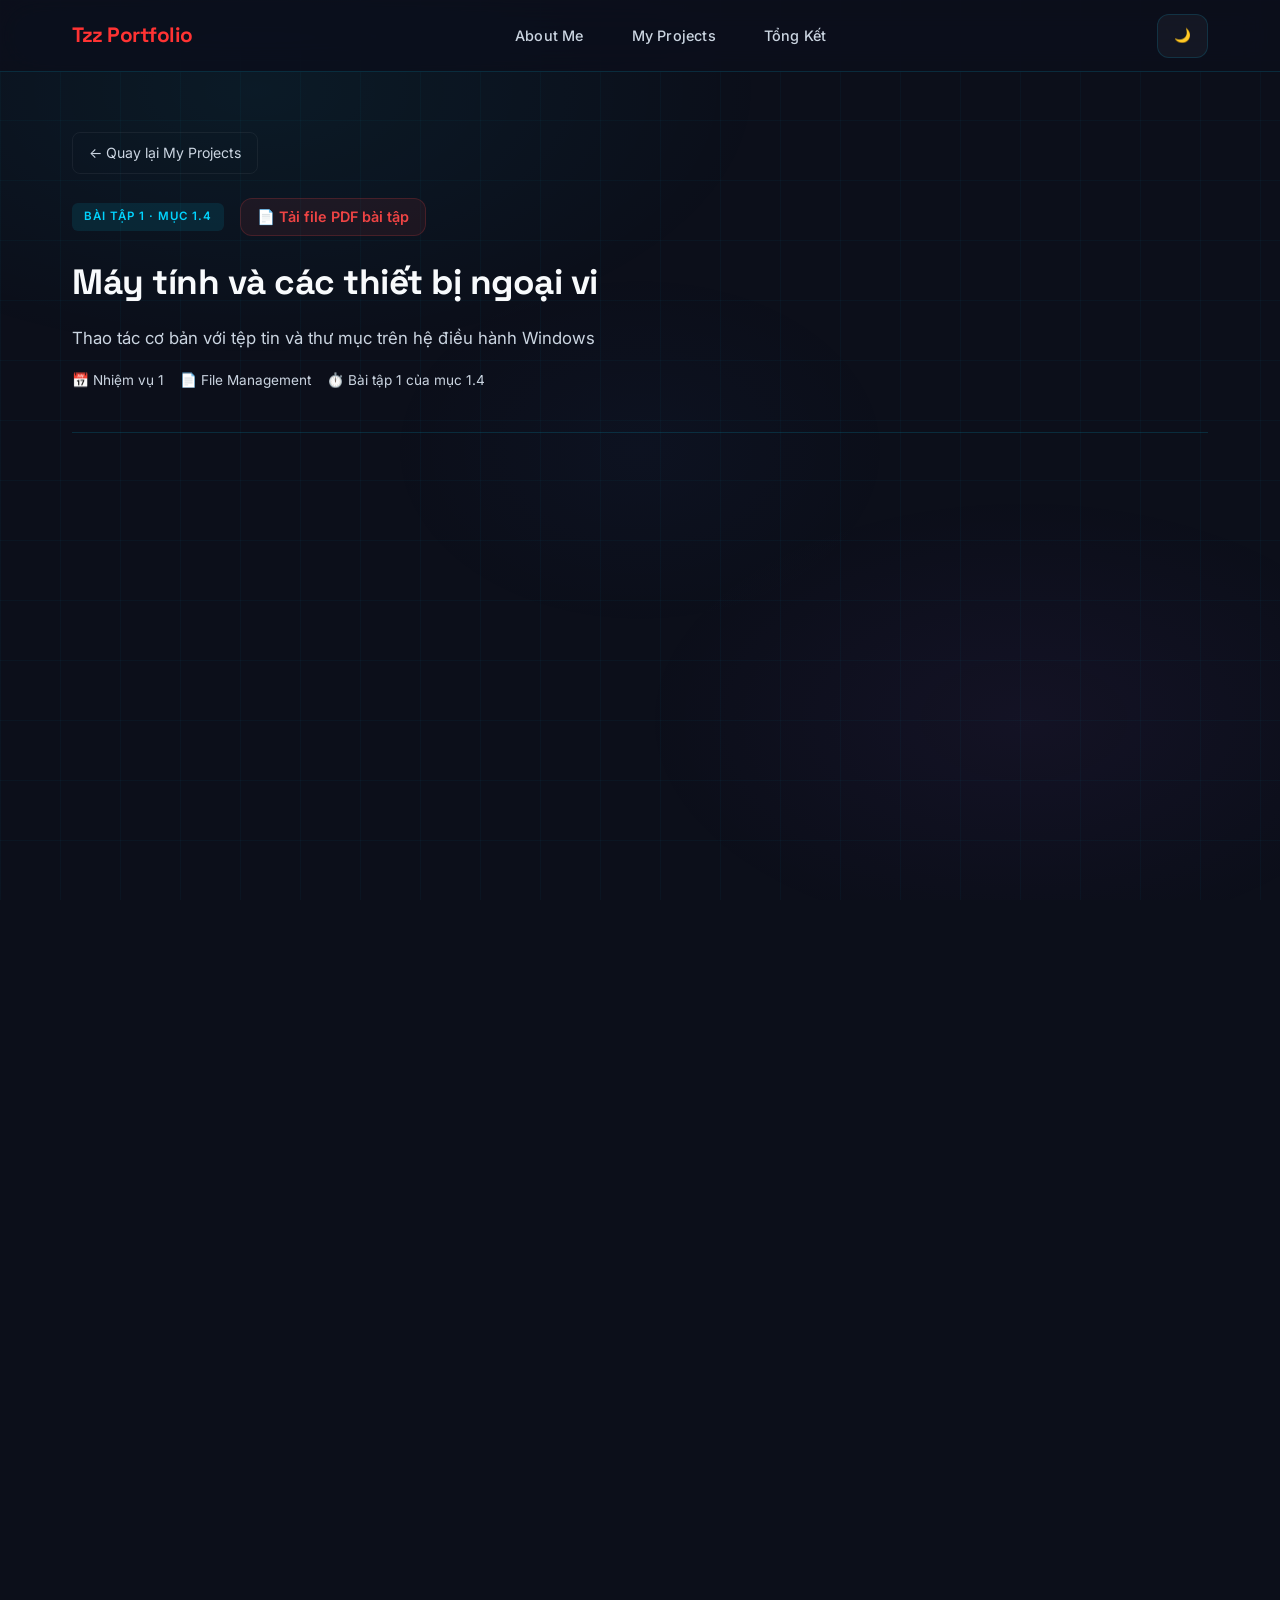
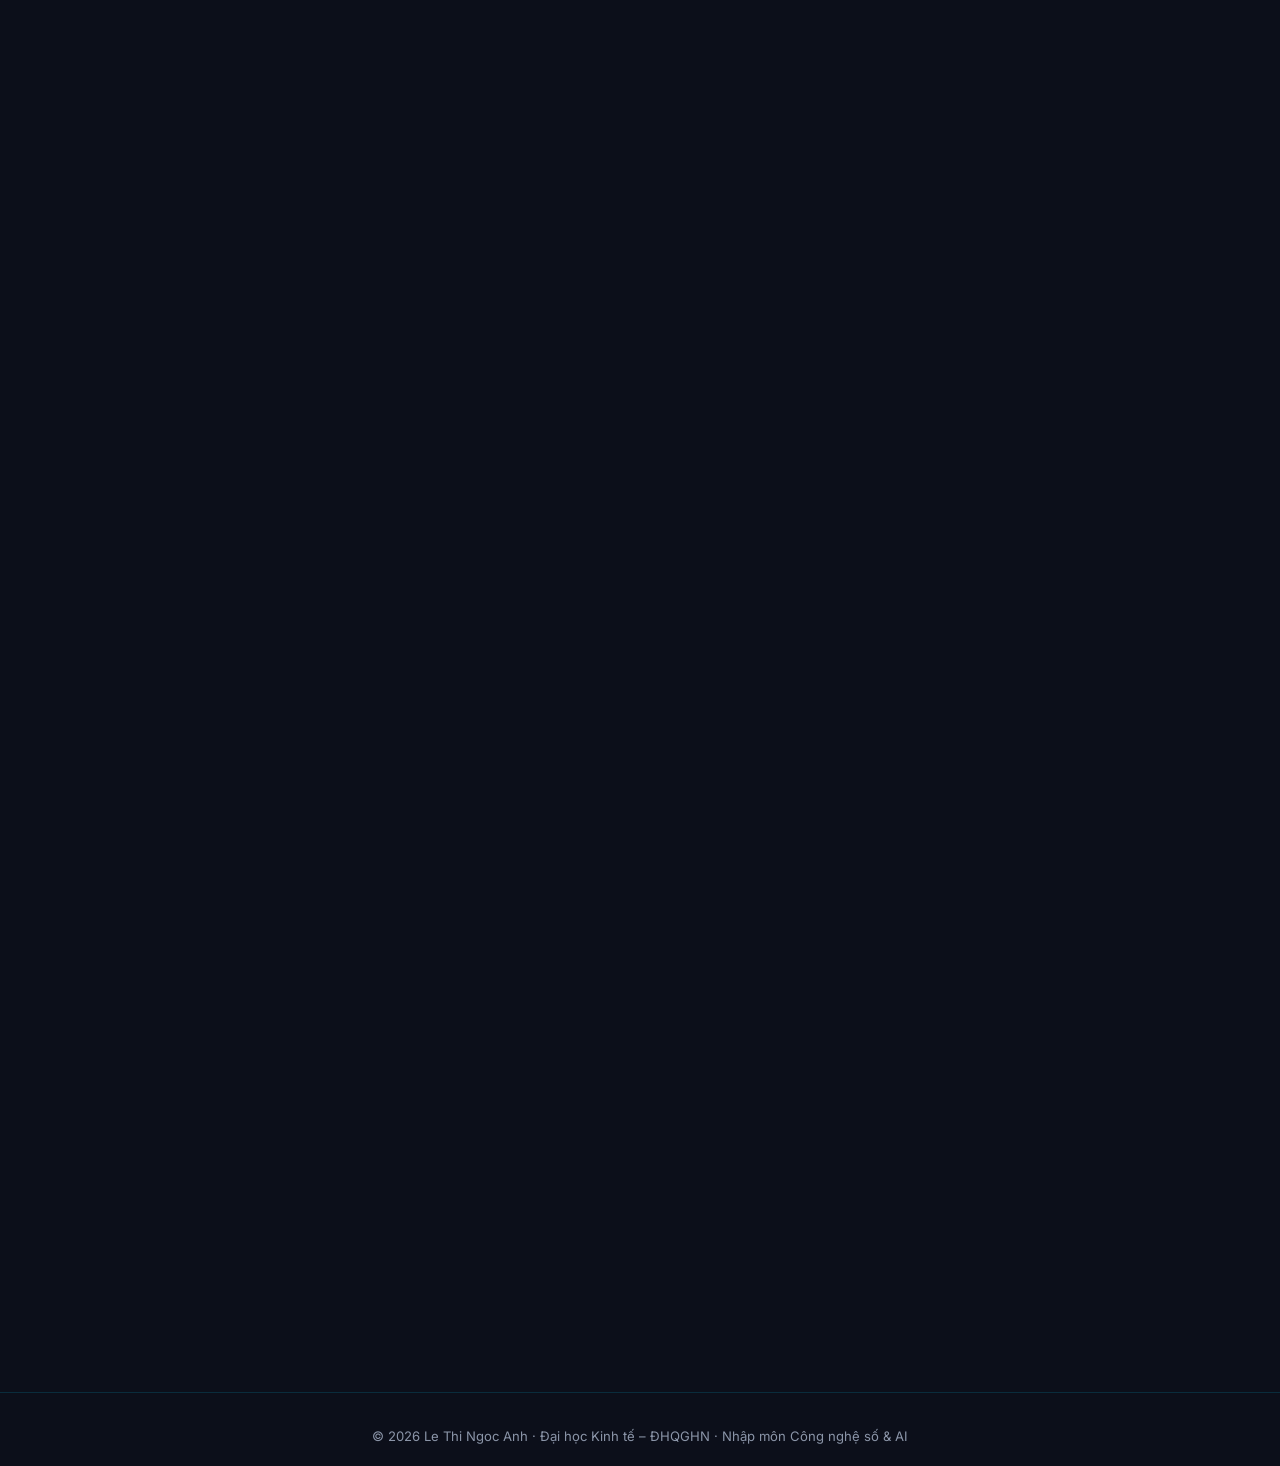
==== bai1.html @ 933d4686 "Update bai1.html" ====
<!DOCTYPE html>
<html lang="vi">

<head>
    <meta charset="UTF-8">
    <meta name="viewport" content="width=device-width, initial-scale=1.0">
    <meta name="description" content="Bài tập 1: Thao tác cơ bản với tệp tin và thư mục - Portfolio Kỹ thuật số">
    <title>Bài tập 1 | Tzz Portfolio</title>
    <link rel="preconnect" href="https://fonts.googleapis.com">
    <link rel="preconnect" href="https://fonts.gstatic.com" crossorigin>
    <link
        href="https://fonts.googleapis.com/css2?family=Inter:wght@300;400;500;600;700;800&family=Space+Grotesk:wght@400;500;600;700&family=JetBrains+Mono:wght@400;500&display=swap"
        rel="stylesheet">
    <link rel="stylesheet" href="styles.css">
</head>

<body>
    <div class="grid-bg"></div>
    <div class="particles">
        <div class="particle"></div>
        <div class="particle"></div>
        <div class="particle"></div>
        <div class="particle"></div>
        <div class="particle"></div>
        <div class="particle"></div>
        <div class="particle"></div>
        <div class="particle"></div>
    </div>

    <!-- NAVIGATION -->
    <nav class="navbar" id="navbar">
        <div class="nav-container">
            <a class="nav-logo" href="index.html">Tzz Portfolio</a>
            <button class="nav-toggle" id="navToggle" aria-label="Menu">
                <span></span><span></span><span></span>
            </button>
            <ul class="nav-links" id="navLinks">
                <li><a class="nav-link" href="index.html">About Me</a></li>
                <li><a class="nav-link" href="projects.html">My Projects</a></li>
                <li><a class="nav-link" href="summary.html">Tổng Kết</a></li>
            </ul>
            <button class="theme-toggle" id="themeToggle" onclick="toggleTheme()" aria-label="Dark / Light Mode"
                title="Dark / Light Mode">🌙</button>
        </div>
    </nav>

    <!-- PAGE CONTENT -->
    <div class="page">
        <div class="container">
            <div class="detail-header">
                <a class="detail-back" href="projects.html">← Quay lại My Projects</a>
                <div class="detail-header-row">
                    <div class="detail-header-left">
                        <div style="display: flex; align-items: center; gap: 16px; margin-bottom: 16px;">
                            <span class="project-badge bt1" style="margin-bottom: 0;">Bài tập 1 · Mục 1.4</span>
                           <a href="https://drive.google.com/file/d/1tBBHi8essaKFcVf90w_aA-NAhEYrJiNK/view?usp=sharing" target="_blank" class="detail-pdf-btn" style="padding: 6px 16px; font-size: 0.9rem;">
            📄 Tải file PDF bài tập
        </a>
                        </div>
                        <h1 class="detail-title">Máy tính và các thiết bị ngoại vi</h1>
                        <p style="color: var(--text-secondary); font-size: 1.05rem; margin-top: 8px;">
                            Thao tác cơ bản với tệp tin và thư mục trên hệ điều hành Windows
                        </p>
                        <div class="detail-meta" style="margin-top: 16px;">
                            <span class="detail-meta-item">📅 Nhiệm vụ 1</span>
                            <span class="detail-meta-item">📄 File Management</span>
                            <span class="detail-meta-item">⏱️ Bài tập 1 của mục 1.4</span>
                        </div>
                    </div>
                </div>
            </div>

            <!-- Objective -->
            <div class="objective-card animate-on-scroll">
                <h3>🎯 Mục tiêu bài tập</h3> 
                <p>
                    Thực hành thành thạo các thao tác cơ bản trong quản lý hệ thống tệp tin và thư mục (tạo mới, đổi
                    tên, sao chép, di chuyển, xóa vĩnh viễn, khôi phục từ thùng rác). Từ đó xây dựng cấu trúc lưu trữ
                    tối ưu và quy tắc đặt tên tệp khoa học phục vụ cho việc quản lý học tập tại UEB.
                </p>
            </div>

            <!-- Content: Detailed 12 Steps -->
            <div class="content-block animate-on-scroll">
                <h2><span class="block-icon">📝</span> Nhật ký 12 bước thực hành chi tiết</h2>
                <p>
                    Quá trình thực hành được thực hiện trên hệ điều hành Windows 11 thông qua File Explorer với các bước
                    tuần tự như sau:
                </p>
                <ol>
                    <li><strong>Mở File Explorer:</strong> Sử dụng tổ hợp phím <code>Windows + E</code> để khởi chạy
                        nhanh trình quản lý tệp tin của hệ thống.</li>
                    <li><strong>Truy cập ổ đĩa/thư mục:</strong> Di chuyển đến ổ đĩa <code>D:</code> (hoặc thư mục
                        <code>Documents</code> nếu hệ thống chỉ có một ổ đĩa duy nhất) để tạo không gian làm việc.
                    </li>
                    <li><strong>Tạo thư mục chính:</strong> Nhấp chuột phải vào vùng trống, chọn
                        <code>New -> Folder</code> và đặt tên thư mục gốc là <code>ThucHanh_Le Thi Ngoc Anh </code> (MSSV:
                        25051097).
                    </li>
                    <li><strong>Vào thư mục:</strong> Nhấp đúp chuột để mở thư mục <code>ThucHanh_Le Thi Ngoc Anh</code>
                        vừa tạo.</li>
                    <li><strong>Tạo tệp văn bản:</strong> Nhấp chuột phải chọn <code>New -> Text Document</code> và đặt
                        tên tệp là <code>GhiChu.txt</code>.</li>
                    <li><strong>Đổi tên tệp:</strong> Nhấp chuột phải vào tệp <code>GhiChu.txt</code>, chọn biểu tượng
                        <code>Rename</code> (hoặc phím F2) và đổi tên thành <code>GhiChuQuanTrong.txt</code>.
                    </li>
                    <li><strong>Tạo thư mục con:</strong> Tạo tiếp một thư mục con nằm bên trong thư mục gốc và đặt tên
                        là <code>TaiLieu</code>.</li>
                    <li><strong>Sao chép tệp tin (Copy & Paste):</strong> Nhấp chuột phải vào tệp
                        <code>GhiChuQuanTrong.txt</code> chọn <code>Copy</code> (Ctrl + C), mở thư mục
                        <code>TaiLieu</code> ra, nhấp chuột phải chọn <code>Paste</code> (Ctrl + V) để tạo bản sao.
                    </li>
                    <li><strong>Di chuyển tệp tin (Cut & Paste):</strong> Quay lại thư mục gốc, tạo tệp mới tên là
                        <code>DiChuyen.txt</code>. Nhấp chuột phải chọn <code>Cut</code> (Ctrl + X), mở thư mục
                        <code>TaiLieu</code> và chọn <code>Paste</code> (Ctrl + V). Tệp gốc sẽ biến mất ở thư mục ngoài
                        và chuyển vào trong thư mục con <code>TaiLieu</code>.
                    </li>
                    <li><strong>Xóa tệp tin (Delete):</strong> Trong thư mục <code>TaiLieu</code>, nhấp chuột phải vào
                        tệp <code>GhiChuQuanTrong.txt</code> chọn <code>Delete</code>. Tệp này sẽ bị đưa vào Thùng rác
                        (Recycle Bin) của hệ thống.</li>
                    <li><strong>Xóa vĩnh viễn (Permanent Delete):</strong> Chọn tệp <code>DiChuyen.txt</code> trong thư
                        mục <code>TaiLieu</code>, nhấn giữ tổ hợp phím <code>Shift + Delete</code>, chọn
                        <code>Yes</code> trên hộp thoại xác nhận để xóa vĩnh viễn tệp khỏi ổ cứng mà không qua Thùng
                        rác.
                    </li>
                    <li><strong>Khôi phục từ Thùng rác (Restore):</strong> Mở biểu tượng Recycle Bin trên Desktop, tìm
                        tệp <code>GhiChuQuanTrong.txt</code> vừa xóa, nhấp chuột phải chọn <code>Restore</code> để khôi
                        phục tệp về vị trí thư mục gốc ban đầu.</li>
                </ol>
            </div>

            <!-- Content: Folder Structure -->
            <div class="content-block animate-on-scroll">
                <h2><span class="block-icon">📁</span> Cấu trúc thư mục tối ưu đã thiết lập</h2>
                <p>
                    Nhằm mục đích quản lý khoa học toàn bộ tài liệu học tập trong học kỳ này, tôi đã xây dựng cấu trúc
                    phân cấp chuẩn hóa như sau:
                </p>
                <div class="code-block">
                    📦 UEB_HK2_2025-2026/<br>
                    ├── 📂 01_NhapMonCNS/<br>
                    │&nbsp;&nbsp;&nbsp;├── 📂 BaiTap/<br>
                    │&nbsp;&nbsp;&nbsp;│&nbsp;&nbsp;&nbsp;├── 📂 BT1_MayTinh_ThietBi/<br>
                    │&nbsp;&nbsp;&nbsp;│&nbsp;&nbsp;&nbsp;├── 📂 BT2_KhaiThacDuLieu/<br>
                    │&nbsp;&nbsp;&nbsp;│&nbsp;&nbsp;&nbsp;├── 📂 BT3_TongQuan_AI/<br>
                    │&nbsp;&nbsp;&nbsp;│&nbsp;&nbsp;&nbsp;├── 📂 BT4_HopTac_TrucTuyen/<br>
                    │&nbsp;&nbsp;&nbsp;│&nbsp;&nbsp;&nbsp;├── 📂 BT5_SangTao_NoiDung/<br>
                    │&nbsp;&nbsp;&nbsp;│&nbsp;&nbsp;&nbsp;└── 📂 BT6_AnToan_LiemChinh/<br>
                    │&nbsp;&nbsp;&nbsp;├── 📂 TaiLieu/<br>
                    │&nbsp;&nbsp;&nbsp;│&nbsp;&nbsp;&nbsp;├── 📂 Slides/<br>
                    │&nbsp;&nbsp;&nbsp;│&nbsp;&nbsp;&nbsp;└── 📂 ThamKhao/<br>
                    │&nbsp;&nbsp;&nbsp;└── 📂 Portfolio/<br>
                    │&nbsp;&nbsp;&nbsp;&nbsp;&nbsp;&nbsp;&nbsp;├── 📄 index.html<br>
                    │&nbsp;&nbsp;&nbsp;&nbsp;&nbsp;&nbsp;&nbsp;└── 📂 assets/<br>
                </div>
            </div>

            <!-- Content: Naming Convention -->
            <div class="content-block animate-on-scroll">
                <h2><span class="block-icon">🏷️</span> Quy tắc đặt tên tệp</h2>
                <p>
                    Quy tắc đặt tên tệp khoa học giúp tìm kiếm tệp nhanh chóng và quản lý các phiên bản tài liệu một
                    cách chuyên nghiệp:
                </p>
                <table class="comparison-table">
                    <thead>
                        <tr>
                            <th>Quy tắc</th>
                            <th>Ví dụ</th>
                            <th>Giải thích</th>
                        </tr>
                    </thead>
                    <tbody>
                        <tr>
                            <td><strong>Tiền tố số thứ tự</strong></td>
                            <td>01_BaoCao_Final.docx</td>
                            <td>Sắp xếp tự động các bài tập theo thứ tự thời gian học tập.</td>
                        </tr>
                        <tr>
                            <td><strong>CamelCase / snake_case</strong></td>
                            <td>BT1_CauTrucThuMuc.pdf</td>
                            <td>Dễ đọc, không dùng dấu tiếng Việt và dấu cách để tránh lỗi font hệ thống.</td>
                        </tr>
                        <tr>
                            <td><strong>Ngày tháng (ISO 8601)</strong></td>
                            <td>2026-01-15_GhiChu.md</td>
                            <td>Định dạng YYYY-MM-DD giúp tệp tin tự sắp xếp theo trình tự ngày.</td>
                        </tr>
                        <tr>
                            <td><strong>Hậu tố phiên bản</strong></td>
                            <td>BaoCao_v2_final.pdf</td>
                            <td>Kiểm soát lịch sử cập nhật khi chưa sử dụng hệ thống Git.</td>
                        </tr>
                    </tbody>
                </table>

                <div class="screenshot-area" style="margin-top: 24px; padding: 24px;">
                    <img src="minh-chung-moi.png" alt="Minh chứng thực hành quản lý tệp"
                        style="max-width: 100%; border-radius: 12px; border: 1px solid var(--border-color); box-shadow: 0 8px 32px rgba(0,0,0,0.2); display: block; margin: 0 auto 16px;">
                    <p style="margin-bottom: 4px; color: var(--text-secondary); font-weight: 500;">Minh chứng thực hành
                        quản lý tệp trên máy tính</p>
                    <p style="font-size: 0.82rem; color: var(--text-muted); margin-bottom: 0;">Hình ảnh thực tế cấu trúc
                        thư mục <code>UEB</code> được tổ chức ngăn nắp trên máy tính cá nhân.</p>
                </div>
            </div>

            <!-- Content: Lessons Learned -->
            <div class="content-block animate-on-scroll">
                <h2><span class="block-icon">💭</span> Bài học rút ra</h2>
                <p>
                    Quản lý tệp tin là kỹ năng số nền tảng nhất của mọi kỹ sư công nghệ. Việc thiết lập cấu trúc thư mục
                    logic cùng quy tắc đặt tên nhất quán ngay từ đầu học kỳ giúp tôi tiết kiệm tới 40% thời gian tìm
                    kiếm tài liệu học tập, tránh thất lạc mã nguồn và làm việc nhóm hiệu quả hơn rất nhiều.
                </p>
            </div>
        </div>
    </div>

    <!-- FOOTER -->
    <footer class="footer">
        <div class="container">
            <p>© 2026 Le Thi Ngoc Anh · Đại học Kinh tế – ĐHQGHN · Nhập môn Công nghệ số &amp; AI</p>
        </div>
    </footer>

    <script src="script.js"></script>
</body>

</html>
---- styles.css ----
/* ==========================================
   CSS RESET & VARIABLES
   ========================================== */
*, *::before, *::after {
    margin: 0;
    padding: 0;
    box-sizing: border-box;
}

:root {
    /* Color palette - Dark Mode (default) */
    --bg-primary: #0c0f1a;
    --bg-secondary: #121829;
    --bg-card: rgba(20, 28, 48, 0.7);
    --bg-card-hover: rgba(28, 39, 66, 0.85);
    --bg-nav: rgba(12, 15, 26, 0.85);
    --border-color: rgba(0, 212, 255, 0.15);
    --border-hover: rgba(0, 212, 255, 0.35);

    /* Accent colors */
    --accent-cyan: #00d4ff;
    --accent-purple: #a855f7;
    --accent-blue: #3b82f6;
    --accent-emerald: #10b981;
    --gradient-primary: linear-gradient(135deg, #00d4ff, #a855f7);
    --gradient-secondary: linear-gradient(135deg, #3b82f6, #00d4ff);
    --gradient-card: linear-gradient(145deg, rgba(0, 212, 255, 0.06), rgba(168, 85, 247, 0.06));

    /* Text colors */
    --text-primary: #f8fafc;
    --text-secondary: #cbd5e1;
    --text-muted: #8b95a8;
    --text-accent: #00d4ff;

    /* Grid & particles */
    --grid-color: rgba(0, 212, 255, 0.035);
    --particle-color: var(--accent-cyan);

    /* Spacing */
    --nav-height: 72px;
    --section-padding: 80px;
    --container-max: 1200px;

    /* Transitions */
    --transition-fast: 0.2s cubic-bezier(0.4, 0, 0.2, 1);
    --transition-normal: 0.35s cubic-bezier(0.4, 0, 0.2, 1);
    --transition-slow: 0.5s cubic-bezier(0.4, 0, 0.2, 1);
}

/* ==========================================
   LIGHT MODE
   ========================================== */
[data-theme="light"] {
    --bg-primary: #f5f7fb;
    --bg-secondary: #e8ecf4;
    --bg-card: rgba(255, 255, 255, 0.85);
    --bg-card-hover: rgba(255, 255, 255, 0.95);
    --bg-nav: rgba(245, 247, 251, 0.9);
    --border-color: rgba(0, 140, 210, 0.12);
    --border-hover: rgba(0, 140, 210, 0.3);

    --accent-cyan: #0091d5;
    --accent-purple: #7c3aed;
    --accent-blue: #2563eb;
    --accent-emerald: #059669;
    --gradient-primary: linear-gradient(135deg, #0091d5, #7c3aed);
    --gradient-secondary: linear-gradient(135deg, #2563eb, #0091d5);
    --gradient-card: linear-gradient(145deg, rgba(0, 145, 213, 0.04), rgba(124, 58, 237, 0.04));

    --text-primary: #1a1d2e;
    --text-secondary: #4a5568;
    --text-muted: #8896ab;
    --text-accent: #0091d5;

    --grid-color: rgba(0, 100, 180, 0.04);
    --particle-color: #0091d5;
}

[data-theme="light"] body::before {
    background:
        radial-gradient(ellipse 80% 60% at 20% 10%, rgba(0, 145, 213, 0.06) 0%, transparent 50%),
        radial-gradient(ellipse 60% 50% at 80% 80%, rgba(124, 58, 237, 0.05) 0%, transparent 50%),
        radial-gradient(ellipse 40% 40% at 50% 50%, rgba(37, 99, 235, 0.03) 0%, transparent 50%);
}


[data-theme="light"] .card { box-shadow: 0 1px 3px rgba(0,0,0,0.06); }
[data-theme="light"] .card:hover { box-shadow: 0 12px 40px rgba(0,0,0,0.08), 0 0 20px rgba(0,145,213,0.06); }
[data-theme="light"] .comparison-table th { background: rgba(0,145,213,0.06); }
[data-theme="light"] .code-block { background: rgba(0,0,0,0.04); border-color: rgba(0,0,0,0.08); }
[data-theme="light"] .screenshot-area { background: rgba(0,145,213,0.03); border-color: rgba(0,145,213,0.15); }
[data-theme="light"] .nav-toggle span { background: var(--text-primary); }
[data-theme="light"] .detail-back { border-color: rgba(0,0,0,0.08); }
[data-theme="light"] .project-tag { background: rgba(0,0,0,0.03); border-color: rgba(0,0,0,0.06); }
[data-theme="light"] .btn-ghost { background: rgba(0,0,0,0.03); border-color: rgba(0,0,0,0.06); }

html {
    scroll-behavior: smooth;
    transition: background-color 0.3s ease, color 0.3s ease;
}

body {
    font-family: 'Inter', -apple-system, BlinkMacSystemFont, sans-serif;
    background-color: var(--bg-primary);
    color: var(--text-primary);
    line-height: 1.7;
    overflow-x: hidden;
    min-height: 100vh;
    transition: background-color 0.3s ease, color 0.3s ease;
}

/* ==========================================
   BACKGROUND EFFECTS
   ========================================== */
body::before {
    content: '';
    position: fixed;
    top: 0; left: 0;
    width: 100%; height: 100%;
    background:
        radial-gradient(ellipse 80% 60% at 20% 10%, rgba(0,212,255,0.06) 0%, transparent 50%),
        radial-gradient(ellipse 60% 50% at 80% 80%, rgba(168,85,247,0.05) 0%, transparent 50%),
        radial-gradient(ellipse 40% 40% at 50% 50%, rgba(59,130,246,0.03) 0%, transparent 50%);
    pointer-events: none;
    z-index: 0;
}

.grid-bg {
    position: fixed;
    top: 0; left: 0;
    width: 100%; height: 100%;
    background-image:
        linear-gradient(var(--grid-color) 1px, transparent 1px),
        linear-gradient(90deg, var(--grid-color) 1px, transparent 1px);
    background-size: 60px 60px;
    pointer-events: none;
    z-index: 0;
}

.particles {
    position: fixed;
    top: 0; left: 0;
    width: 100%; height: 100%;
    pointer-events: none;
    z-index: 0;
    overflow: hidden;
}

.particle {
    position: absolute;
    border-radius: 50%;
    pointer-events: none;
    will-change: transform, opacity;
}

/* Star style (Dark Mode) */
.particle.star {
    width: 2px;
    height: 2px;
    background: #ffffff;
    box-shadow: 0 0 8px 1px #ffffff, 0 0 15px 3px rgba(0, 212, 255, 0.6);
    opacity: 0;
    animation: diagonal-stars 8s linear infinite;
}

@keyframes diagonal-stars {
    0% {
        transform: translate(0, 0) scale(0.4);
        opacity: 0;
    }
    10% {
        opacity: 0.8;
    }
    90% {
        opacity: 0.8;
    }
    100% {
        transform: translate(60vh, 60vh) scale(1.2);
        opacity: 0;
    }
}

/* Fireball style (Light Mode) */
.particle.fireball {
    width: 8px;
    height: 8px;
    background: radial-gradient(circle, #ff5722 0%, #ff9800 60%, rgba(255, 152, 0, 0) 100%);
    box-shadow: 0 0 12px 3px #ff5722, 0 0 20px #ff9800;
    opacity: 0;
    animation: diagonal-fireballs 9s linear infinite;
}

@keyframes diagonal-fireballs {
    0% {
        transform: translate(0, 0) scale(0.5);
        opacity: 0;
    }
    10% {
        opacity: 0.8;
    }
    90% {
        opacity: 0.8;
    }
    100% {
        transform: translate(60vh, 60vh) scale(1.2);
        opacity: 0;
    }
}

/* ==========================================
   NAVIGATION
   ========================================== */
.navbar {
    position: fixed;
    top: 0; left: 0;
    width: 100%;
    height: var(--nav-height);
    background: var(--bg-nav);
    backdrop-filter: blur(20px) saturate(180%);
    -webkit-backdrop-filter: blur(20px) saturate(180%);
    border-bottom: 1px solid var(--border-color);
    z-index: 1000;
    display: flex;
    align-items: center;
    justify-content: center;
    transition: var(--transition-normal);
}

.navbar.scrolled {
    background: rgba(12, 15, 26, 0.96);
    box-shadow: 0 4px 30px rgba(0,0,0,0.3);
}

[data-theme="light"] .navbar.scrolled {
    background: rgba(245, 247, 251, 0.97);
    box-shadow: 0 4px 20px rgba(0,0,0,0.06);
}

.nav-container {
    width: 100%;
    max-width: var(--container-max);
    padding: 0 32px;
    display: flex;
    align-items: center;
    justify-content: space-between;
}

.nav-logo {
    font-family: 'Space Grotesk', sans-serif;
    font-size: 1.3rem;
    font-weight: 700;
    color: #ff3333;
    cursor: pointer;
    letter-spacing: -0.5px;
    transition: var(--transition-fast);
    text-decoration: none;
    animation: fireGlow 1.5s ease-in-out infinite alternate;
}

@keyframes fireGlow {
    0% {
        text-shadow: 0 0 5px rgba(255,51,51,0.5), 0 0 10px rgba(255,51,51,0.3);
        transform: scale(1);
    }
    100% {
        text-shadow: 0 0 10px rgba(255,51,51,0.8), 0 0 20px rgba(255,51,51,0.6), 0 0 30px rgba(255,102,0,0.4);
        transform: scale(1.02);
    }
}

.nav-logo:hover { filter: brightness(1.3); }

.nav-links {
    display: flex;
    align-items: center;
    gap: 8px;
    list-style: none;
}

.nav-link {
    padding: 10px 20px;
    font-size: 0.9rem;
    font-weight: 500;
    color: var(--text-secondary);
    text-decoration: none;
    border-radius: 10px;
    cursor: pointer;
    transition: var(--transition-fast);
    position: relative;
    letter-spacing: 0.2px;
}

.nav-link:hover {
    color: var(--text-primary);
    background: rgba(0, 212, 255, 0.06);
}

.nav-link.active {
    color: var(--accent-cyan);
    background: rgba(0, 212, 255, 0.1);
}

.nav-link.active::after {
    content: '';
    position: absolute;
    bottom: 4px;
    left: 50%;
    transform: translateX(-50%);
    width: 20px; height: 2px;
    background: var(--gradient-primary);
    border-radius: 1px;
}

/* Theme toggle */
.theme-toggle {
    height: 44px;
    padding: 0 16px;
    border-radius: 12px;
    border: 1px solid var(--border-color);
    background: rgba(255,255,255,0.04);
    color: var(--text-secondary);
    cursor: pointer;
    display: inline-flex;
    align-items: center;
    justify-content: center;
    gap: 8px;
    font-family: 'Space Grotesk', sans-serif;
    font-size: 0.85rem;
    font-weight: 600;
    transition: var(--transition-fast);
    margin-left: 8px;
    flex-shrink: 0;
}

.theme-toggle:hover {
    background: rgba(0,212,255,0.08);
    border-color: var(--border-hover);
    color: var(--accent-cyan);
}

[data-theme="light"] .theme-toggle { background: rgba(0,0,0,0.04); }
[data-theme="light"] .theme-toggle:hover { background: rgba(0,145,213,0.08); }

/* Mobile menu */
.nav-toggle {
    display: none;
    flex-direction: column;
    gap: 5px;
    cursor: pointer;
    padding: 5px;
    background: none;
    border: none;
}

.nav-toggle span {
    width: 24px; height: 2px;
    background: var(--text-primary);
    border-radius: 2px;
    transition: var(--transition-fast);
}

/* ==========================================
   LAYOUT & CONTAINERS
   ========================================== */
.page {
    position: relative;
    z-index: 1;
    min-height: 100vh;
    padding-top: var(--nav-height);
    animation: pageIn 0.5s ease forwards;
}

@keyframes pageIn {
    from { opacity: 0; transform: translateY(20px); }
    to { opacity: 1; transform: translateY(0); }
}

.container {
    max-width: var(--container-max);
    margin: 0 auto;
    padding: 0 32px;
}

.section {
    padding: var(--section-padding) 0;
}

.section-label {
    display: inline-flex;
    align-items: center;
    gap: 8px;
    font-family: 'JetBrains Mono', monospace;
    font-size: 0.8rem;
    font-weight: 500;
    color: var(--accent-cyan);
    text-transform: uppercase;
    letter-spacing: 2px;
    margin-bottom: 16px;
    padding: 6px 16px;
    background: rgba(0, 212, 255, 0.08);
    border: 1px solid rgba(0, 212, 255, 0.15);
    border-radius: 20px;
}

.section-label .dot {
    width: 6px; height: 6px;
    background: var(--accent-cyan);
    border-radius: 50%;
    animation: pulse-dot 2s infinite;
}

@keyframes pulse-dot {
    0%, 100% { opacity: 1; }
    50% { opacity: 0.3; }
}

.section-title {
    font-family: 'Space Grotesk', sans-serif;
    font-size: 2.5rem;
    font-weight: 700;
    line-height: 1.2;
    margin-bottom: 16px;
    letter-spacing: -1px;
}

.section-title .gradient {
    background: var(--gradient-primary);
    -webkit-background-clip: text;
    -webkit-text-fill-color: transparent;
    background-clip: text;
}

.section-subtitle {
    font-size: 1.1rem;
    color: var(--text-secondary);
    max-width: 600px;
    line-height: 1.8;
}

/* ==========================================
   CARDS
   ========================================== */
.card {
    background: var(--bg-card);
    border: 1px solid var(--border-color);
    border-radius: 16px;
    padding: 32px;
    transition: var(--transition-normal);
    position: relative;
    overflow: hidden;
}

.card::before {
    content: '';
    position: absolute;
    top: 0; left: 0; right: 0;
    height: 1px;
    background: var(--gradient-primary);
    opacity: 0;
    transition: var(--transition-normal);
}

.card:hover {
    background: var(--bg-card-hover);
    border-color: var(--border-hover);
    transform: translateY(-4px);
    box-shadow: 0 20px 60px rgba(0,0,0,0.3), 0 0 40px rgba(0,212,255,0.05);
}

.card:hover::before { opacity: 1; }

/* ==========================================
   BUTTONS
   ========================================== */
.btn {
    display: inline-flex;
    align-items: center;
    gap: 8px;
    padding: 12px 28px;
    font-family: 'Inter', sans-serif;
    font-size: 0.9rem;
    font-weight: 600;
    border-radius: 12px;
    cursor: pointer;
    transition: var(--transition-fast);
    text-decoration: none;
    border: none;
    letter-spacing: 0.3px;
}

.btn-primary {
    background: var(--gradient-primary);
    color: #fff;
    box-shadow: 0 4px 20px rgba(0,212,255,0.25);
}

.btn-primary:hover {
    box-shadow: 0 6px 30px rgba(0,212,255,0.4);
    transform: translateY(-2px);
    filter: brightness(1.1);
}

.btn-outline {
    background: transparent;
    color: var(--accent-cyan);
    border: 1px solid rgba(0,212,255,0.3);
}

.btn-outline:hover {
    background: rgba(0,212,255,0.08);
    border-color: var(--accent-cyan);
    box-shadow: 0 0 20px rgba(0,212,255,0.15);
}

.btn-ghost {
    background: rgba(255,255,255,0.04);
    color: var(--text-secondary);
    border: 1px solid rgba(255,255,255,0.06);
}

.btn-ghost:hover {
    background: rgba(255,255,255,0.08);
    color: var(--text-primary);
}

.btn-pdf {
    background: rgba(239, 68, 68, 0.08);
    color: #ef4444;
    border: 1px solid rgba(239, 68, 68, 0.2);
}

.btn-pdf:hover {
    background: rgba(239, 68, 68, 0.15);
    border-color: rgba(239, 68, 68, 0.4);
    box-shadow: 0 0 20px rgba(239, 68, 68, 0.15);
    transform: translateY(-2px);
}

.btn-sm { padding: 8px 18px; font-size: 0.82rem; }

/* ==========================================
   HERO SECTION (ABOUT ME)
   ========================================== */
.hero {
    min-height: calc(100vh - var(--nav-height));
    display: flex;
    align-items: center;
    position: relative;
}

.hero-content {
    display: grid;
    grid-template-columns: 1fr 1fr;
    gap: 80px;
    align-items: center;
}

.hero-text .greeting {
    font-family: 'JetBrains Mono', monospace;
    font-size: 0.9rem;
    color: var(--accent-cyan);
    margin-bottom: 12px;
    opacity: 0;
    animation: slideUp 0.6s 0.2s ease forwards;
}

.hero-text h1 {
    font-family: 'Space Grotesk', sans-serif;
    font-size: 3.5rem;
    font-weight: 800;
    line-height: 1.1;
    letter-spacing: -2px;
    margin-bottom: 24px;
    opacity: 0;
    animation: slideUp 0.6s 0.4s ease forwards;
}

.hero-text .description {
    font-size: 1.1rem;
    color: var(--text-secondary);
    margin-bottom: 32px;
    max-width: 480px;
    line-height: 1.8;
    opacity: 0;
    animation: slideUp 0.6s 0.6s ease forwards;
}

.hero-actions {
    display: flex;
    gap: 12px;
    opacity: 0;
    animation: slideUp 0.6s 0.8s ease forwards;
}

@keyframes slideUp {
    from { opacity: 0; transform: translateY(30px); }
    to { opacity: 1; transform: translateY(0); }
}

.hero-visual {
    display: flex;
    justify-content: center;
    align-items: center;
    opacity: 0;
    animation: slideUp 0.6s 0.5s ease forwards;
}

.profile-card {
    background: var(--bg-card);
    border: 1px solid var(--border-color);
    border-radius: 24px;
    padding: 40px;
    width: 100%;
    max-width: 380px;
    text-align: center;
    position: relative;
    overflow: hidden;
}

.profile-card::after {
    content: '';
    position: absolute;
    top: -50%; left: -50%;
    width: 200%; height: 200%;
    background: conic-gradient(from 0deg, transparent, rgba(0,212,255,0.05), transparent, rgba(168,85,247,0.05), transparent);
    animation: rotate-bg 15s linear infinite;
}

@keyframes rotate-bg { to { transform: rotate(360deg); } }

.profile-card-inner { position: relative; z-index: 1; }

.avatar {
    width: 120px; height: 120px;
    border-radius: 50%;
    background: var(--gradient-primary);
    position: relative;
    overflow: hidden;
    margin: 0 auto 20px;
    box-shadow: 0 0 30px rgba(0, 212, 255, 0.25);
    border: 3px solid var(--accent-cyan);
}

.avatar-img {
    width: 100%;
    height: 100%;
    object-fit: cover;
    display: block;
    border-radius: 50%;
}

.scan-line {
    position: absolute;
    top: 0;
    left: 0;
    width: 100%;
    height: 4px;
    background: var(--accent-cyan);
    box-shadow: 0 0 12px 3px var(--accent-cyan), 0 0 4px var(--accent-cyan);
    animation: scanner 3.5s ease-in-out infinite;
    z-index: 2;
    pointer-events: none;
}

@keyframes scanner {
    0% { top: 0%; }
    50% { top: 100%; }
    100% { top: 0%; }
}

.avatar::after {
    content: '';
    position: absolute;
    top: 0; left: 0; width: 100%; height: 100%;
    background: linear-gradient(to bottom, rgba(0, 212, 255, 0.15) 0%, transparent 35%, rgba(0, 212, 255, 0.15) 100%);
    border-radius: 50%;
    pointer-events: none;
    z-index: 1;
    animation: hologram-flicker 0.15s infinite;
}

@keyframes hologram-flicker {
    0% { opacity: 0.9; }
    50% { opacity: 1; }
    100% { opacity: 0.9; }
}

.profile-name {
    font-family: 'Space Grotesk', sans-serif;
    font-size: 1.5rem;
    font-weight: 700;
    margin-bottom: 4px;
}

.profile-role {
    color: var(--accent-cyan);
    font-size: 0.9rem;
    font-weight: 500;
    margin-bottom: 20px;
}

.profile-info { list-style: none; text-align: left; }

.profile-info li {
    display: flex;
    align-items: center;
    gap: 12px;
    padding: 10px 0;
    font-size: 0.88rem;
    color: var(--text-secondary);
    border-bottom: 1px solid rgba(255,255,255,0.04);
}

.profile-info li:last-child { border-bottom: none; }

.profile-info .info-icon {
    width: 32px; height: 32px;
    border-radius: 8px;
    background: rgba(0,212,255,0.08);
    display: flex;
    align-items: center;
    justify-content: center;
    font-size: 0.85rem;
    flex-shrink: 0;
}

.profile-info .info-label {
    font-size: 0.75rem;
    color: var(--text-muted);
    text-transform: uppercase;
    letter-spacing: 0.5px;
}

.profile-info .info-value {
    color: var(--text-primary);
    font-weight: 500;
}

/* About sections */
.about-grid {
    display: grid;
    grid-template-columns: repeat(3, 1fr);
    gap: 24px;
    margin-top: 24px;
}

.about-card-icon {
    width: 48px; height: 48px;
    border-radius: 14px;
    display: flex;
    align-items: center;
    justify-content: center;
    font-size: 1.3rem;
    margin-bottom: 16px;
}

.about-card-icon.cyan   { background: rgba(0,212,255,0.1); }
.about-card-icon.purple { background: rgba(168,85,247,0.1); }
.about-card-icon.emerald{ background: rgba(16,185,129,0.1); }

.about-card h3 {
    font-family: 'Space Grotesk', sans-serif;
    font-size: 1.15rem;
    font-weight: 600;
    margin-bottom: 8px;
}

.about-card p {
    font-size: 0.9rem;
    color: var(--text-secondary);
    line-height: 1.7;
}

/* ==========================================
   MY PROJECTS - OVERVIEW
   ========================================== */
.projects-grid {
    display: grid;
    grid-template-columns: repeat(2, 1fr);
    gap: 24px;
    margin-top: 40px;
}

.project-card { position: relative; overflow: hidden; }

.project-number {
    font-family: 'Space Grotesk', sans-serif;
    font-size: 3.5rem;
    font-weight: 800;
    background: var(--gradient-primary);
    -webkit-background-clip: text;
    -webkit-text-fill-color: transparent;
    background-clip: text;
    opacity: 0.15;
    position: absolute;
    top: 16px; right: 24px;
    line-height: 1;
}

.project-badge {
    display: inline-flex;
    align-items: center;
    gap: 6px;
    padding: 4px 12px;
    font-size: 0.72rem;
    font-weight: 600;
    text-transform: uppercase;
    letter-spacing: 1px;
    border-radius: 6px;
    margin-bottom: 16px;
}

.project-badge.bt1 { background: rgba(0,212,255,0.1); color: var(--accent-cyan); }
.project-badge.bt2 { background: rgba(168,85,247,0.1); color: var(--accent-purple); }
.project-badge.bt3 { background: rgba(59,130,246,0.1); color: var(--accent-blue); }
.project-badge.bt4 { background: rgba(16,185,129,0.1); color: var(--accent-emerald); }
.project-badge.bt5 { background: rgba(245,158,11,0.1); color: #f59e0b; }
.project-badge.bt6 { background: rgba(239,68,68,0.1); color: #ef4444; }

.project-card h3 {
    font-family: 'Space Grotesk', sans-serif;
    font-size: 1.2rem;
    font-weight: 600;
    margin-bottom: 10px;
    line-height: 1.4;
}

.project-card .project-desc {
    font-size: 0.88rem;
    color: var(--text-secondary);
    line-height: 1.7;
    margin-bottom: 20px;
}

.project-card .project-tags {
    display: flex;
    flex-wrap: wrap;
    gap: 8px;
    margin-bottom: 20px;
}

.project-tag {
    padding: 4px 10px;
    font-family: 'JetBrains Mono', monospace;
    font-size: 0.7rem;
    color: var(--text-muted);
    background: rgba(255,255,255,0.03);
    border: 1px solid rgba(255,255,255,0.06);
    border-radius: 6px;
}

.project-card .project-actions {
    display: flex;
    gap: 8px;
    align-items: center;
}

/* ==========================================
   PROJECT DETAIL PAGES
   ========================================== */
.detail-header {
    padding: 60px 0 40px;
    border-bottom: 1px solid var(--border-color);
    margin-bottom: 48px;
    position: relative;
}

.detail-header-row {
    display: flex;
    align-items: flex-start;
    justify-content: space-between;
    gap: 24px;
}

.detail-header-left { flex: 1; min-width: 0; }
.detail-header-right { flex-shrink: 0; padding-top: 8px; }

.detail-pdf-btn {
    display: inline-flex;
    align-items: center;
    gap: 8px;
    padding: 12px 24px;
    background: rgba(239,68,68,0.08);
    border: 1px solid rgba(239,68,68,0.2);
    border-radius: 12px;
    color: #ef4444;
    font-weight: 600;
    font-size: 0.85rem;
    text-decoration: none;
    transition: var(--transition-fast);
    white-space: nowrap;
    font-family: 'Inter', sans-serif;
}

.detail-pdf-btn:hover {
    background: rgba(239,68,68,0.15);
    border-color: rgba(239,68,68,0.4);
    transform: translateY(-2px);
    box-shadow: 0 4px 20px rgba(239,68,68,0.15);
}

.detail-pdf-hint {
    display: block;
    color: var(--text-muted);
    font-size: 0.72rem;
    margin-top: 6px;
    text-align: right;
}

.detail-back {
    display: inline-flex;
    align-items: center;
    gap: 8px;
    color: var(--text-secondary);
    font-size: 0.88rem;
    cursor: pointer;
    margin-bottom: 24px;
    padding: 8px 16px;
    border-radius: 8px;
    transition: var(--transition-fast);
    background: none;
    border: 1px solid rgba(255,255,255,0.06);
    font-family: 'Inter', sans-serif;
    text-decoration: none;
}

.detail-back:hover {
    color: var(--accent-cyan);
    background: rgba(0,212,255,0.06);
    border-color: rgba(0,212,255,0.15);
}

.detail-title {
    font-family: 'Space Grotesk', sans-serif;
    font-size: 2.2rem;
    font-weight: 700;
    margin-bottom: 12px;
    letter-spacing: -0.5px;
}

.detail-meta {
    display: flex;
    align-items: center;
    gap: 16px;
    flex-wrap: wrap;
}

.detail-meta-item {
    display: flex;
    align-items: center;
    gap: 6px;
    font-size: 0.85rem;
    color: var(--text-secondary);
}

/* Content blocks */
.content-block { margin-bottom: 48px; }

.content-block h2 {
    font-family: 'Space Grotesk', sans-serif;
    font-size: 1.5rem;
    font-weight: 600;
    margin-bottom: 20px;
    display: flex;
    align-items: center;
    gap: 12px;
}

.content-block h2 .block-icon {
    width: 36px; height: 36px;
    border-radius: 10px;
    background: rgba(0,212,255,0.1);
    display: flex;
    align-items: center;
    justify-content: center;
    font-size: 1rem;
}

.content-block h3 {
    font-family: 'Space Grotesk', sans-serif;
    font-size: 1.15rem;
    font-weight: 600;
    margin-bottom: 12px;
    margin-top: 24px;
    color: var(--accent-cyan);
}

.content-block p {
    font-size: 0.95rem;
    color: var(--text-secondary);
    line-height: 1.8;
    margin-bottom: 16px;
}

.content-block ul, .content-block ol { margin-left: 20px; margin-bottom: 16px; }

.content-block li {
    font-size: 0.93rem;
    color: var(--text-secondary);
    line-height: 1.8;
    margin-bottom: 8px;
}

.content-block li strong { color: var(--text-primary); }

/* Screenshot placeholder */
.screenshot-area {
    background: rgba(0,212,255,0.03);
    border: 2px dashed rgba(0,212,255,0.15);
    border-radius: 16px;
    padding: 48px 32px;
    text-align: center;
    margin: 24px 0;
}

.screenshot-area .icon { font-size: 2rem; margin-bottom: 12px; }
.screenshot-area p { color: var(--text-muted); font-size: 0.88rem; }
.screenshot-area p:first-of-type { color: var(--text-secondary); font-weight: 500; }

/* Info box / callout */
.info-box {
    background: rgba(0,212,255,0.04);
    border-left: 3px solid var(--accent-cyan);
    border-radius: 0 12px 12px 0;
    padding: 20px 24px;
    margin: 20px 0;
}

.info-box.purple { background: rgba(168,85,247,0.04); border-left-color: var(--accent-purple); }
.info-box.emerald { background: rgba(16,185,129,0.04); border-left-color: var(--accent-emerald); }
.info-box p { color: var(--text-secondary); font-size: 0.9rem; }
.info-box strong { color: var(--text-primary); }

/* Code block */
.code-block {
    background: rgba(0,0,0,0.3);
    border: 1px solid rgba(255,255,255,0.06);
    border-radius: 12px;
    padding: 20px 24px;
    font-family: 'JetBrains Mono', monospace;
    font-size: 0.82rem;
    color: var(--accent-cyan);
    overflow-x: auto;
    margin: 16px 0;
    line-height: 1.7;
}

/* Comparison table */
.comparison-table {
    width: 100%;
    border-collapse: separate;
    border-spacing: 0;
    margin: 20px 0;
    border-radius: 12px;
    overflow: hidden;
    border: 1px solid var(--border-color);
}

.comparison-table th {
    background: rgba(0,212,255,0.08);
    padding: 14px 20px;
    text-align: left;
    font-family: 'Space Grotesk', sans-serif;
    font-weight: 600;
    font-size: 0.88rem;
    color: var(--accent-cyan);
    border-bottom: 1px solid var(--border-color);
}

.comparison-table td {
    padding: 14px 20px;
    font-size: 0.88rem;
    color: var(--text-secondary);
    border-bottom: 1px solid rgba(255,255,255,0.03);
    line-height: 1.6;
}

.comparison-table tr:last-child td { border-bottom: none; }
.comparison-table tr:hover td { background: rgba(0,212,255,0.02); }

/* ==========================================
   SUMMARY PAGE
   ========================================== */
.summary-hero {
    text-align: center;
    padding: 80px 0 48px;
}

.summary-hero h1 {
    font-family: 'Space Grotesk', sans-serif;
    font-size: 3rem;
    font-weight: 800;
    letter-spacing: -1.5px;
    margin-bottom: 16px;
}

.summary-grid {
    display: grid;
    grid-template-columns: repeat(3, 1fr);
    gap: 24px;
    margin: 48px 0;
}

.stat-card {
    background: var(--bg-card);
    border: 1px solid var(--border-color);
    border-radius: 16px;
    padding: 28px;
    text-align: center;
}

.stat-number {
    font-family: 'Space Grotesk', sans-serif;
    font-size: 2.5rem;
    font-weight: 800;
    background: var(--gradient-primary);
    -webkit-background-clip: text;
    -webkit-text-fill-color: transparent;
    background-clip: text;
}

.stat-label { color: var(--text-secondary); font-size: 0.88rem; margin-top: 4px; }

.summary-section { margin-bottom: 48px; }

.summary-section h2 {
    font-family: 'Space Grotesk', sans-serif;
    font-size: 1.6rem;
    font-weight: 600;
    margin-bottom: 20px;
    display: flex;
    align-items: center;
    gap: 12px;
}

.summary-section h2 .block-icon {
    width: 36px; height: 36px;
    border-radius: 10px;
    background: rgba(0,212,255,0.1);
    display: flex;
    align-items: center;
    justify-content: center;
    font-size: 1rem;
}

.summary-section p {
    font-size: 0.95rem;
    color: var(--text-secondary);
    line-height: 1.8;
    margin-bottom: 12px;
}

/* Project links in summary */
.project-links-grid {
    display: grid;
    grid-template-columns: repeat(2, 1fr);
    gap: 16px;
    margin-top: 24px;
}

.project-link-card {
    display: flex;
    align-items: center;
    gap: 16px;
    padding: 18px 22px;
    background: var(--bg-card);
    border: 1px solid var(--border-color);
    border-radius: 14px;
    cursor: pointer;
    transition: var(--transition-fast);
    text-decoration: none;
    color: inherit;
}

.project-link-card:hover {
    border-color: var(--border-hover);
    background: var(--bg-card-hover);
    transform: translateX(4px);
}

.project-link-number {
    font-family: 'Space Grotesk', sans-serif;
    font-size: 1.3rem;
    font-weight: 800;
    background: var(--gradient-primary);
    -webkit-background-clip: text;
    -webkit-text-fill-color: transparent;
    background-clip: text;
    min-width: 36px;
}

.project-link-info h4 { font-size: 0.92rem; font-weight: 600; margin-bottom: 2px; }
.project-link-info p { font-size: 0.78rem; color: var(--text-muted); margin-bottom: 0; }

.project-link-arrow {
    margin-left: auto;
    color: var(--text-muted);
    transition: var(--transition-fast);
}

.project-link-card:hover .project-link-arrow {
    color: var(--accent-cyan);
    transform: translateX(4px);
}

/* ==========================================
   FOOTER
   ========================================== */
.footer {
    position: relative;
    z-index: 1;
    border-top: 1px solid var(--border-color);
    padding: 32px 0;
    text-align: center;
}

.footer p { color: var(--text-muted); font-size: 0.82rem; }
.footer .heart { color: #ef4444; }

/* ==========================================
   SCROLL ANIMATIONS
   ========================================== */
.animate-on-scroll {
    opacity: 0;
    transform: translateY(30px);
    transition: opacity 0.6s ease, transform 0.6s ease;
}

.animate-on-scroll.visible {
    opacity: 1;
    transform: translateY(0);
}

.stagger-1 { transition-delay: 0.1s; }
.stagger-2 { transition-delay: 0.2s; }
.stagger-3 { transition-delay: 0.3s; }
.stagger-4 { transition-delay: 0.4s; }
.stagger-5 { transition-delay: 0.5s; }
.stagger-6 { transition-delay: 0.6s; }

/* ==========================================
   UTILITIES
   ========================================== */
.text-gradient {
    background: var(--gradient-primary);
    -webkit-background-clip: text;
    -webkit-text-fill-color: transparent;
    background-clip: text;
}

.divider { height: 1px; background: var(--border-color); margin: 40px 0; }

.objective-card {
    background: var(--gradient-card);
    border: 1px solid var(--border-color);
    border-radius: 16px;
    padding: 28px 32px;
    margin-bottom: 32px;
}

.objective-card h3 {
    color: var(--accent-cyan);
    font-family: 'Space Grotesk', sans-serif;
    font-size: 1.1rem;
    margin-bottom: 10px;
    margin-top: 0;
}

.objective-card p { color: var(--text-secondary); font-size: 0.92rem; line-height: 1.7; }

/* ==========================================
   RESPONSIVE
   ========================================== */
@media (max-width: 968px) {
    .hero-content { grid-template-columns: 1fr; gap: 48px; text-align: center; }
    .hero-text h1 { font-size: 2.5rem; }
    .hero-text .description { max-width: 100%; }
    .hero-actions { justify-content: center; }
    .projects-grid { grid-template-columns: 1fr; }
    .about-grid { grid-template-columns: 1fr; }
    .project-links-grid { grid-template-columns: 1fr; }
    .section-title { font-size: 2rem; }
    .detail-header-row { flex-direction: column; }
    .detail-header-right { align-self: flex-start; }
}

@media (max-width: 640px) {
    :root { --section-padding: 48px; --nav-height: 64px; }
    .container { padding: 0 20px; }

    .nav-links {
        display: none;
        position: absolute;
        top: var(--nav-height);
        left: 0; right: 0;
        background: var(--bg-nav);
        backdrop-filter: blur(20px);
        flex-direction: column;
        padding: 16px;
        border-bottom: 1px solid var(--border-color);
    }

    .nav-links.open { display: flex; }
    .nav-toggle { display: flex; }
    .hero-text h1 { font-size: 2rem; }
    .summary-grid { grid-template-columns: 1fr; }
    .detail-title { font-size: 1.6rem; }
    .profile-card { max-width: 100%; }
}

/* ==========================================
   SCROLLBAR
   ========================================== */
::-webkit-scrollbar { width: 8px; }
::-webkit-scrollbar-track { background: var(--bg-primary); }
::-webkit-scrollbar-thumb { background: rgba(0,212,255,0.15); border-radius: 4px; }
::-webkit-scrollbar-thumb:hover { background: rgba(0,212,255,0.3); }

@media print {
    /* Ép trình duyệt giữ nguyên màu sắc và background */
    * {
        -webkit-print-color-adjust: exact !important;
        print-color-adjust: exact !important;
    }

    /* Đảm bảo nền không bị đổi sang màu trắng */
    body {
        background-color: #0b0f19 !important; /* Thay mã màu này bằng màu nền chuẩn của bạn */
    }

    /* Ẩn bớt thanh cuộn hoặc những thứ không cần thiết khi in */
    ::-webkit-scrollbar {
        display: none;
    }
/* ===================================================
   GIAO DIỆN PHONG CÁCH LOGISTICS & SUPPLY CHAIN
   =================================================== */

/* 1. Nền trang trắng xám thanh lịch, xóa sạch lưới neon cũ */
html, body, .page, main, #app, .grid-bg, .main-container {
    background-color: #f3f4f6 !important;
    background: #f3f4f6 !important;
    background-image: none !important;
    color: #1f2937 !important;
}

/* 2. Khung nội dung trắng tinh tế, bo góc nhẹ giống các app quản lý vận đơn */
.card, .about-card, .project-card, .profile-card, section, div[class*="card"] {
    background: #ffffff !important;
    background-color: #ffffff !important;
    border: 1px solid #e5e7eb !important;
    border-top: 4px solid #1e3a8a !important; /* Tạo điểm nhấn viền xanh thẫm phía trên */
    box-shadow: 0 4px 6px -1px rgba(0, 0, 0, 0.05) !important;
    backdrop-filter: none !important;
}

/* 3. Tên riêng và tiêu đề đổi sang màu xanh Logistics quyền lực */
h1, .hero-content h1, .text-gradient {
    color: #1e3a8a !important; /* Blue Logistics */
    background: none !important;
    -webkit-text-fill-color: #1e3a8a !important;
    text-shadow: none !important;
}
h2, h3, h4, h5, h6, [class*="title"], .logo {
    color: #0f172a !important;
    background: none !important;
    -webkit-text-fill-color: #0f172a !important;
}

/* 4. Biến các nút bấm thành màu Cam Vận Chuyển (Tạo điểm nhấn tốc độ) */
button, .btn, .button, a[class*="btn"], [class*="button"], a.btn {
    background: #ea580c !important; /* Màu cam hỏa tốc */
    color: #ffffff !important;
    border: none !important;
    border-radius: 6px !important;
    box-shadow: 0 4px 6px -1px rgba(234, 88, 12, 0.3) !important;
    text-shadow: none !important;
    font-weight: 600 !important;
}
button:hover, .btn:hover {
    background: #c2410c !important; /* Cam đậm hơn khi di chuột vào */
}

/* 5. Thay đổi viền phát sáng của ảnh đại diện thành vòng tròn trắng sang trọng */
.profile-image, .avatar-wrapper, img, [class*="avatar"] {
    border: 4px solid #ffffff !important;
    box-shadow: 0 10px 15px -3px rgba(0, 0, 0, 0.1) !important;
    animation: none !important;
}

/* 6. Ẩn nút Dark Mode không cần thiết */
[class*="theme"], [class*="mode"], .theme-toggle, button:has(.fa-moon) {
    display: none !important;
}
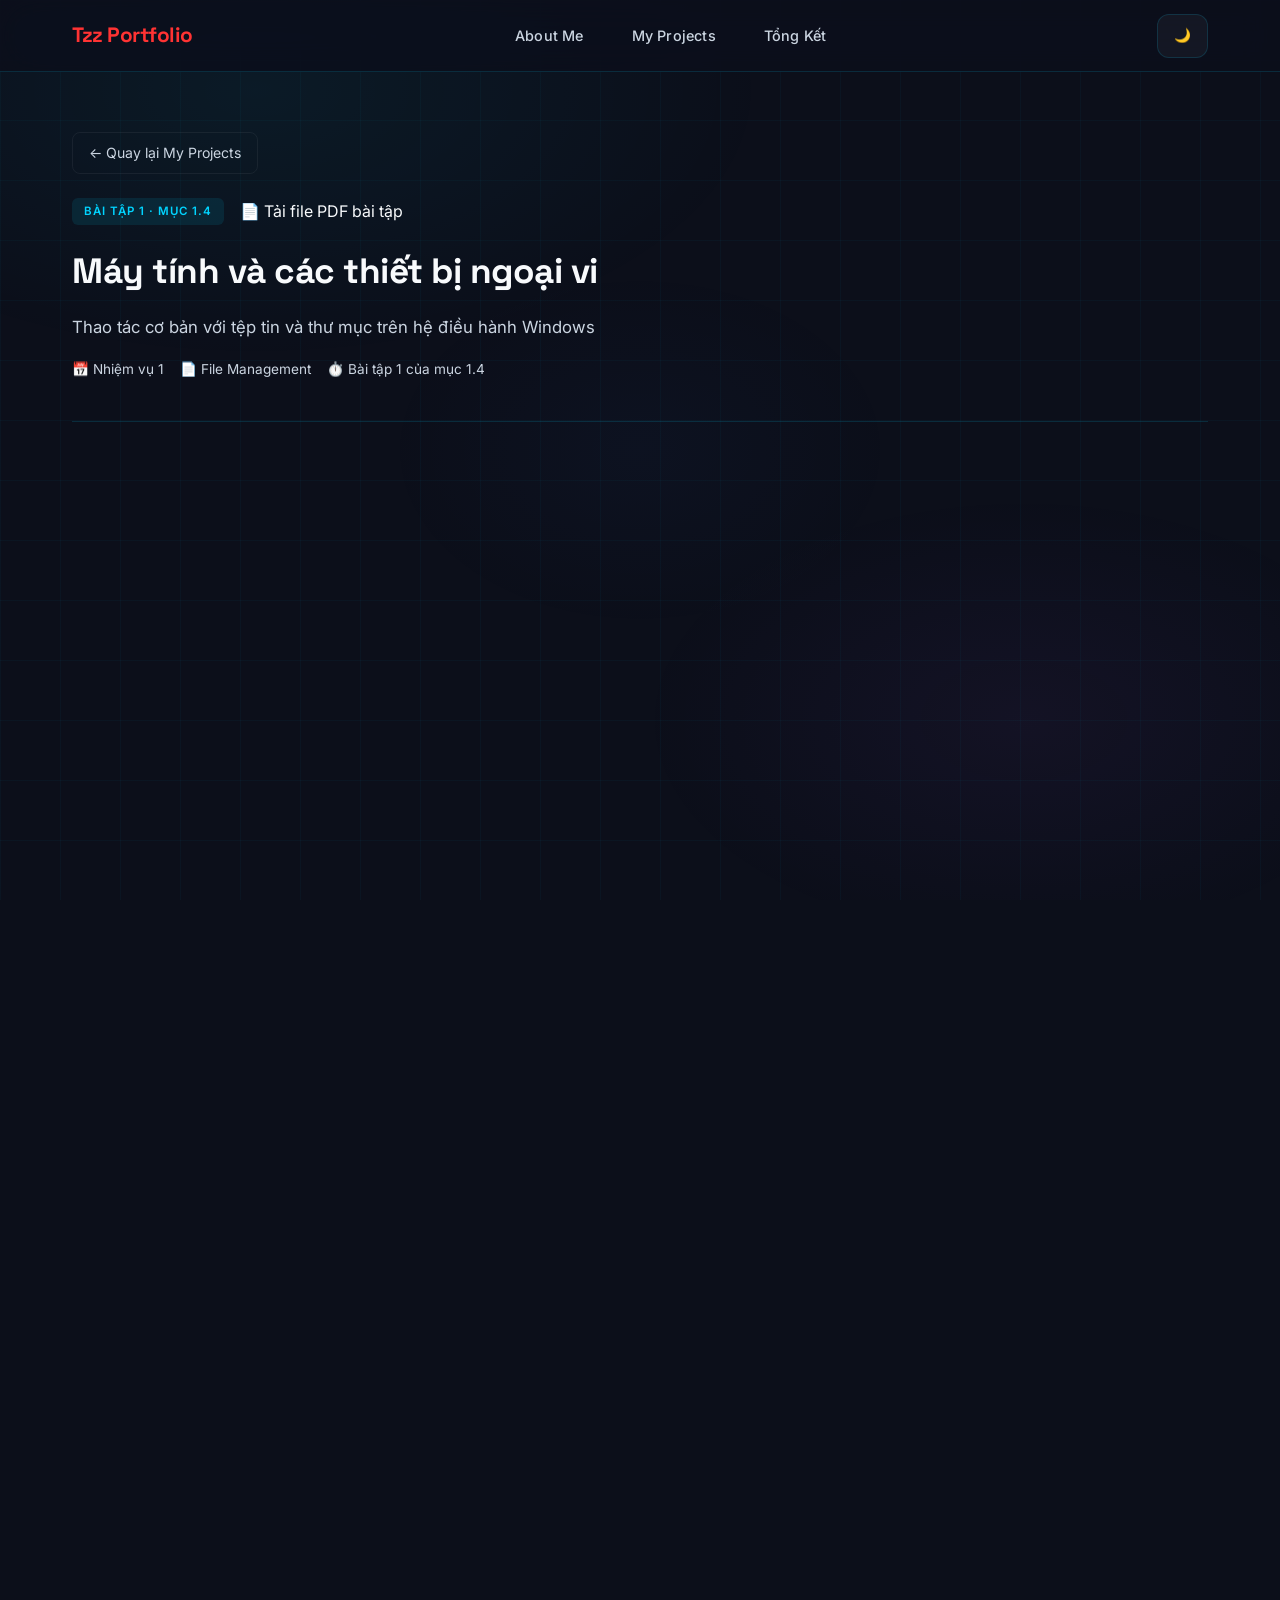
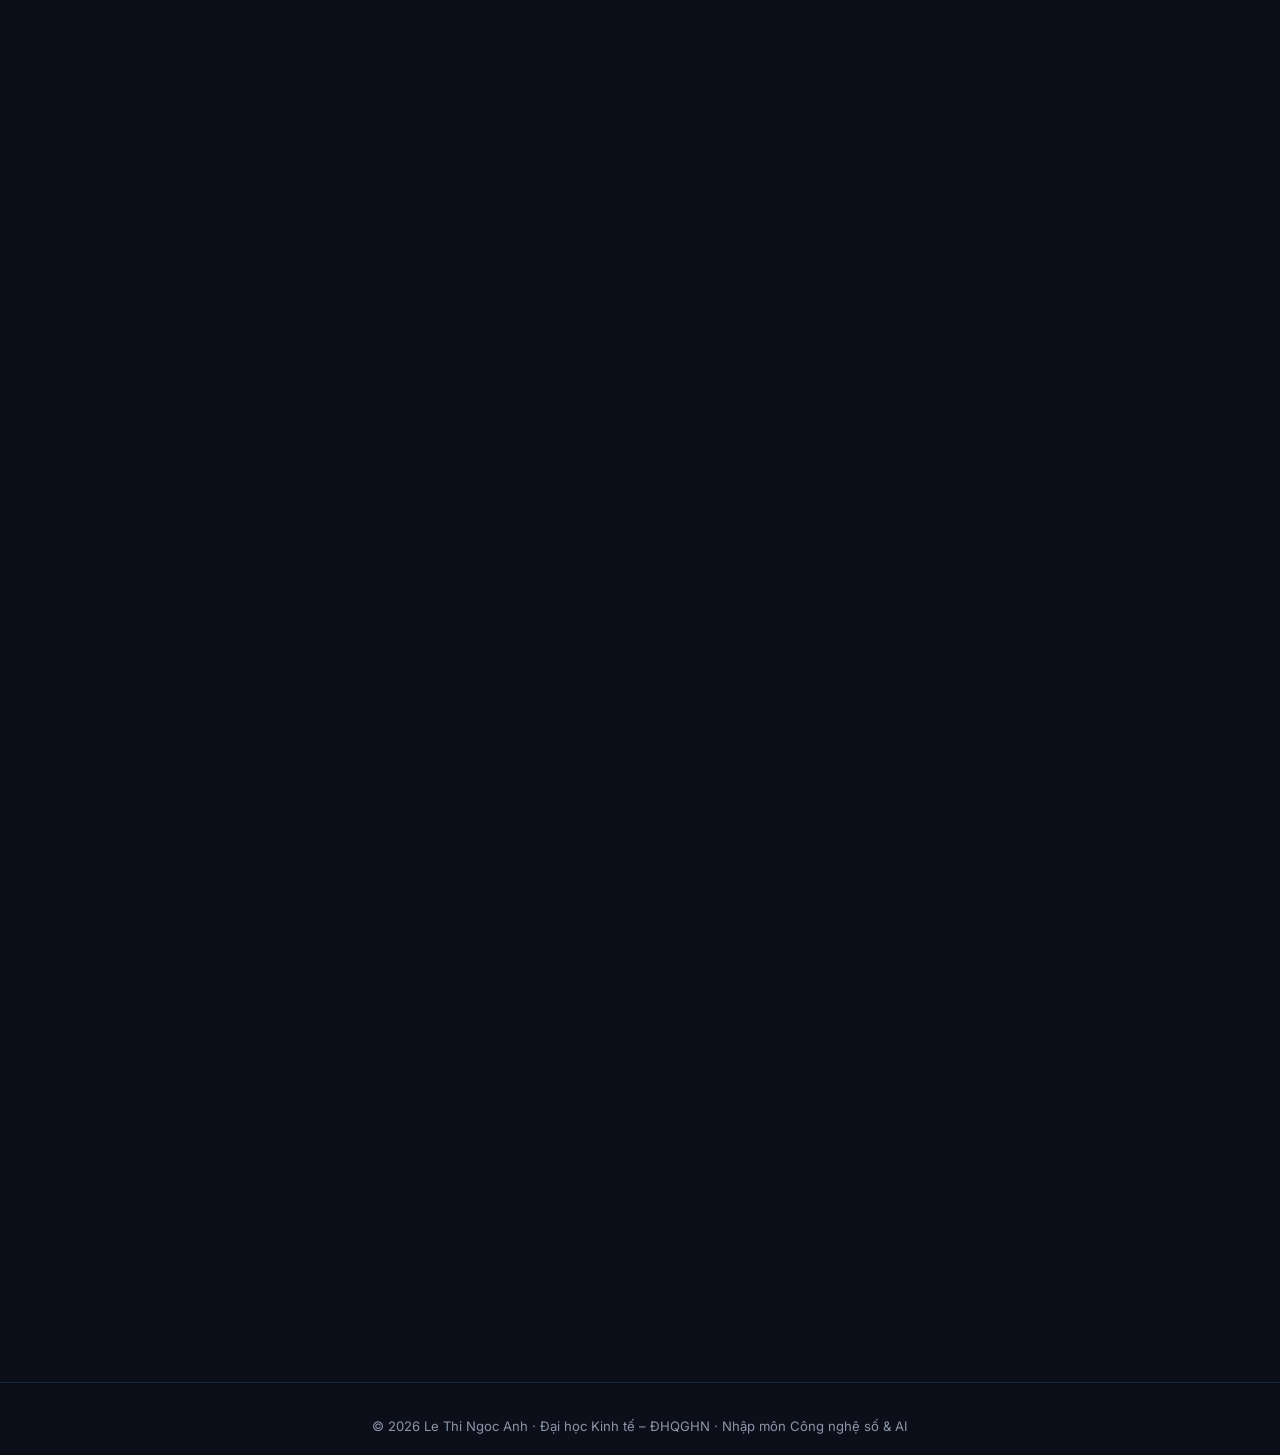
==== commit 6b7ca7e0: "Update bai1.html" ====
--- a/bai1.html
+++ b/bai1.html
@@ -52,8 +52,8 @@
                 <div class="detail-header-row">
                     <div class="detail-header-left">
                         <div style="display: flex; align-items: center; gap: 16px; margin-bottom: 16px;">
-                            <span class="project-badge bt1" style="margin-bottom: 0;">Bài tập 1 · Mục 1.4</span>
-                           <a href="https://drive.google.com/file/d/1tBBHi8essaKFcVf90w_aA-NAhEYrJiNK/view?usp=sharing" target="_blank" class="detail-pdf-btn" style="padding: 6px 16px; font-size: 0.9rem;">
+                            <span class="project-badge bt1" style="margin-bottom: 0;">Bài tập 1 · Mục 1.4</span
+                <a href="https://drive.google.com/file/d/1tBBHi8essaKFcVf90w_aA-NAhEYrJiNK/view?usp=sharing" target="_blank" class="detail-pdf-btn" style="padding: 6px 16px; font-size: 0.9rem;">
             📄 Tải file PDF bài tập
         </a>
                         </div>
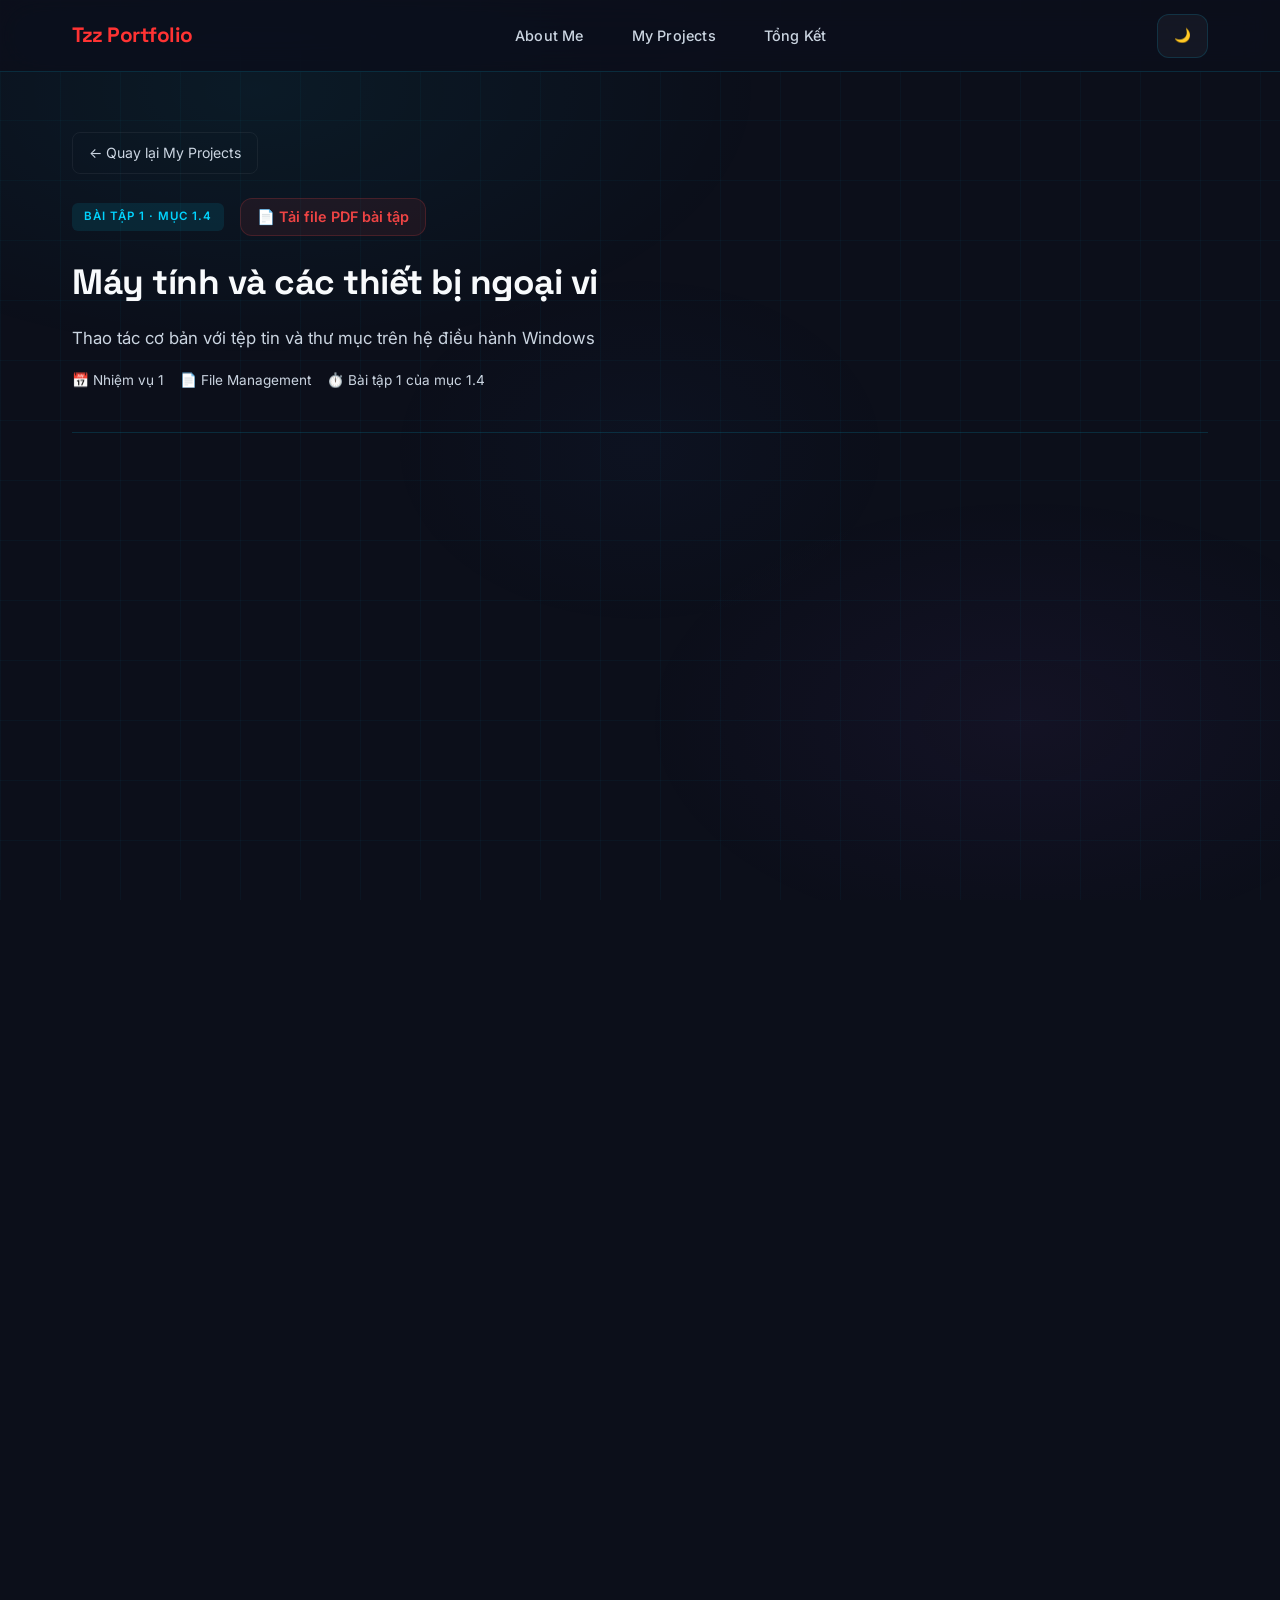
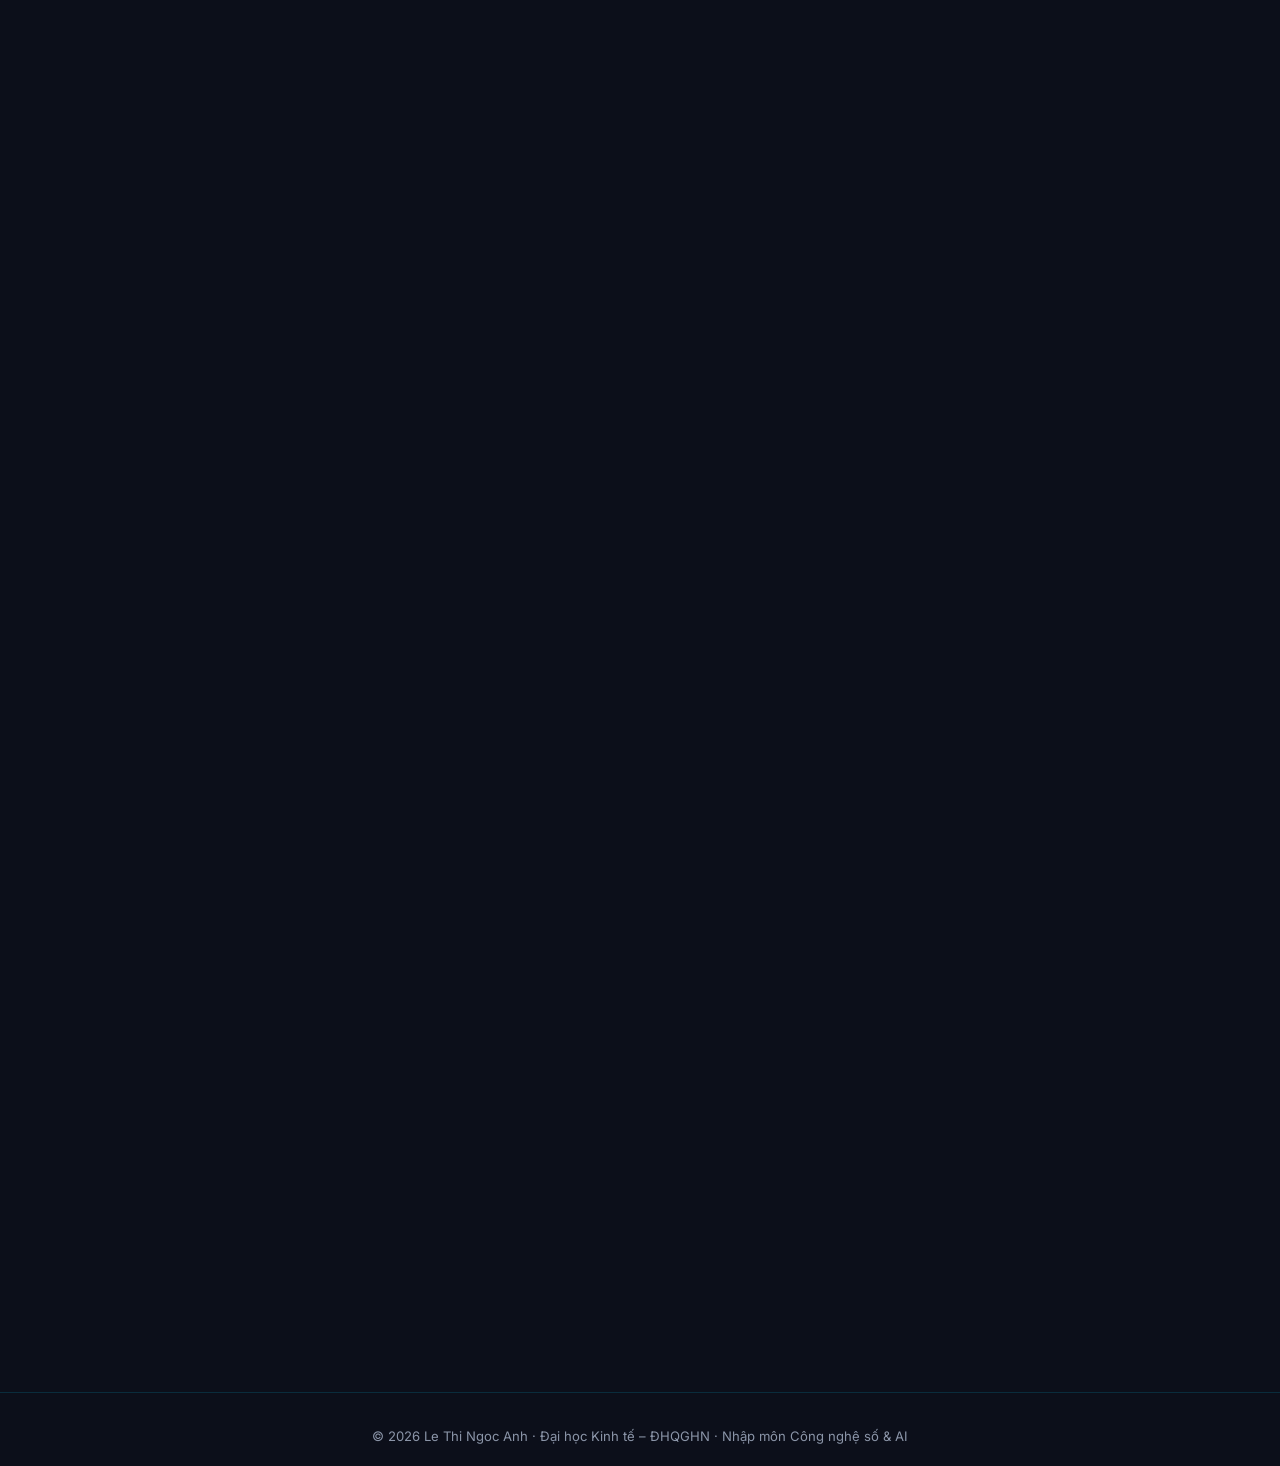
==== commit 54b4bc37: "Update bai1.html" ====
--- a/bai1.html
+++ b/bai1.html
@@ -8,9 +8,7 @@
     <title>Bài tập 1 | Tzz Portfolio</title>
     <link rel="preconnect" href="https://fonts.googleapis.com">
     <link rel="preconnect" href="https://fonts.gstatic.com" crossorigin>
-    <link
-        href="https://fonts.googleapis.com/css2?family=Inter:wght@300;400;500;600;700;800&family=Space+Grotesk:wght@400;500;600;700&family=JetBrains+Mono:wght@400;500&display=swap"
-        rel="stylesheet">
+    <link href="https://fonts.googleapis.com/css2?family=Inter:wght@300;400;500;600;700;800&family=Space+Grotesk:wght@400;500;600;700&family=JetBrains+Mono:wght@400;500&display=swap" rel="stylesheet">
     <link rel="stylesheet" href="styles.css">
 </head>
 
@@ -27,7 +25,6 @@
         <div class="particle"></div>
     </div>
 
-    <!-- NAVIGATION -->
     <nav class="navbar" id="navbar">
         <div class="nav-container">
             <a class="nav-logo" href="index.html">Tzz Portfolio</a>
@@ -39,12 +36,10 @@
                 <li><a class="nav-link" href="projects.html">My Projects</a></li>
                 <li><a class="nav-link" href="summary.html">Tổng Kết</a></li>
             </ul>
-            <button class="theme-toggle" id="themeToggle" onclick="toggleTheme()" aria-label="Dark / Light Mode"
-                title="Dark / Light Mode">🌙</button>
+            <button class="theme-toggle" id="themeToggle" onclick="toggleTheme()" aria-label="Dark / Light Mode" title="Dark / Light Mode">🌙</button>
         </div>
     </nav>
 
-    <!-- PAGE CONTENT -->
     <div class="page">
         <div class="container">
             <div class="detail-header">
@@ -52,10 +47,14 @@
                 <div class="detail-header-row">
                     <div class="detail-header-left">
                         <div style="display: flex; align-items: center; gap: 16px; margin-bottom: 16px;">
-                            <span class="project-badge bt1" style="margin-bottom: 0;">Bài tập 1 · Mục 1.4</span
-                <a href="https://drive.google.com/file/d/1tBBHi8essaKFcVf90w_aA-NAhEYrJiNK/view?usp=sharing" target="_blank" class="detail-pdf-btn" style="padding: 6px 16px; font-size: 0.9rem;">
-            📄 Tải file PDF bài tập
-        </a>
+                            <span class="project-badge bt1" style="margin-bottom: 0;">Bài tập 1 · Mục 1.4</span>
+
+                            <a href="https://drive.google.com/file/d/1tBBHi8essaKFcVf90w_aA-NAhEYrJiNK/view?usp=sharing&v=202607" 
+                               target="_blank" 
+                               class="detail-pdf-btn" 
+                               style="padding: 6px 16px; font-size: 0.9rem;">
+                                📄 Tải file PDF bài tập
+                            </a>
                         </div>
                         <h1 class="detail-title">Máy tính và các thiết bị ngoại vi</h1>
                         <p style="color: var(--text-secondary); font-size: 1.05rem; margin-top: 8px;">
@@ -70,7 +69,6 @@
                 </div>
             </div>
 
-            <!-- Objective -->
             <div class="objective-card animate-on-scroll">
                 <h3>🎯 Mục tiêu bài tập</h3> 
                 <p>
@@ -80,7 +78,6 @@
                 </p>
             </div>
 
-            <!-- Content: Detailed 12 Steps -->
             <div class="content-block animate-on-scroll">
                 <h2><span class="block-icon">📝</span> Nhật ký 12 bước thực hành chi tiết</h2>
                 <p>
@@ -88,48 +85,21 @@
                     tuần tự như sau:
                 </p>
                 <ol>
-                    <li><strong>Mở File Explorer:</strong> Sử dụng tổ hợp phím <code>Windows + E</code> để khởi chạy
-                        nhanh trình quản lý tệp tin của hệ thống.</li>
-                    <li><strong>Truy cập ổ đĩa/thư mục:</strong> Di chuyển đến ổ đĩa <code>D:</code> (hoặc thư mục
-                        <code>Documents</code> nếu hệ thống chỉ có một ổ đĩa duy nhất) để tạo không gian làm việc.
-                    </li>
-                    <li><strong>Tạo thư mục chính:</strong> Nhấp chuột phải vào vùng trống, chọn
-                        <code>New -> Folder</code> và đặt tên thư mục gốc là <code>ThucHanh_Le Thi Ngoc Anh </code> (MSSV:
-                        25051097).
-                    </li>
-                    <li><strong>Vào thư mục:</strong> Nhấp đúp chuột để mở thư mục <code>ThucHanh_Le Thi Ngoc Anh</code>
-                        vừa tạo.</li>
-                    <li><strong>Tạo tệp văn bản:</strong> Nhấp chuột phải chọn <code>New -> Text Document</code> và đặt
-                        tên tệp là <code>GhiChu.txt</code>.</li>
-                    <li><strong>Đổi tên tệp:</strong> Nhấp chuột phải vào tệp <code>GhiChu.txt</code>, chọn biểu tượng
-                        <code>Rename</code> (hoặc phím F2) và đổi tên thành <code>GhiChuQuanTrong.txt</code>.
-                    </li>
-                    <li><strong>Tạo thư mục con:</strong> Tạo tiếp một thư mục con nằm bên trong thư mục gốc và đặt tên
-                        là <code>TaiLieu</code>.</li>
-                    <li><strong>Sao chép tệp tin (Copy & Paste):</strong> Nhấp chuột phải vào tệp
-                        <code>GhiChuQuanTrong.txt</code> chọn <code>Copy</code> (Ctrl + C), mở thư mục
-                        <code>TaiLieu</code> ra, nhấp chuột phải chọn <code>Paste</code> (Ctrl + V) để tạo bản sao.
-                    </li>
-                    <li><strong>Di chuyển tệp tin (Cut & Paste):</strong> Quay lại thư mục gốc, tạo tệp mới tên là
-                        <code>DiChuyen.txt</code>. Nhấp chuột phải chọn <code>Cut</code> (Ctrl + X), mở thư mục
-                        <code>TaiLieu</code> và chọn <code>Paste</code> (Ctrl + V). Tệp gốc sẽ biến mất ở thư mục ngoài
-                        và chuyển vào trong thư mục con <code>TaiLieu</code>.
-                    </li>
-                    <li><strong>Xóa tệp tin (Delete):</strong> Trong thư mục <code>TaiLieu</code>, nhấp chuột phải vào
-                        tệp <code>GhiChuQuanTrong.txt</code> chọn <code>Delete</code>. Tệp này sẽ bị đưa vào Thùng rác
-                        (Recycle Bin) của hệ thống.</li>
-                    <li><strong>Xóa vĩnh viễn (Permanent Delete):</strong> Chọn tệp <code>DiChuyen.txt</code> trong thư
-                        mục <code>TaiLieu</code>, nhấn giữ tổ hợp phím <code>Shift + Delete</code>, chọn
-                        <code>Yes</code> trên hộp thoại xác nhận để xóa vĩnh viễn tệp khỏi ổ cứng mà không qua Thùng
-                        rác.
-                    </li>
-                    <li><strong>Khôi phục từ Thùng rác (Restore):</strong> Mở biểu tượng Recycle Bin trên Desktop, tìm
-                        tệp <code>GhiChuQuanTrong.txt</code> vừa xóa, nhấp chuột phải chọn <code>Restore</code> để khôi
-                        phục tệp về vị trí thư mục gốc ban đầu.</li>
+                    <li><strong>Mở File Explorer:</strong> Sử dụng tổ hợp phím <code>Windows + E</code> để khởi chạy nhanh trình quản lý tệp tin của hệ thống.</li>
+                    <li><strong>Truy cập ổ đĩa/thư mục:</strong> Di chuyển đến ổ đĩa <code>D:</code> (hoặc thư mục <code>Documents</code> nếu hệ thống chỉ có một ổ đĩa duy nhất) để tạo không gian làm việc.</li>
+                    <li><strong>Tạo thư mục chính:</strong> Nhấp chuột phải vào vùng trống, chọn <code>New -> Folder</code> và đặt tên thư mục gốc là <code>ThucHanh_Le Thi Ngoc Anh </code> (MSSV: 25051097).</li>
+                    <li><strong>Vào thư mục:</strong> Nhấp đúp chuột để mở thư mục <code>ThucHanh_Le Thi Ngoc Anh</code> vừa tạo.</li>
+                    <li><strong>Tạo tệp văn bản:</strong> Nhấp chuột phải chọn <code>New -> Text Document</code> và đặt tên tệp là <code>GhiChu.txt</code>.</li>
+                    <li><strong>Đổi tên tệp:</strong> Nhấp chuột phải vào tệp <code>GhiChu.txt</code>, chọn biểu tượng <code>Rename</code> (hoặc phím F2) và đổi tên thành <code>GhiChuQuanTrong.txt</code>.</li>
+                    <li><strong>Tạo thư mục con:</strong> Tạo tiếp một thư mục con nằm bên trong thư mục gốc và đặt tên là <code>TaiLieu</code>.</li>
+                    <li><strong>Sao chép tệp tin (Copy & Paste):</strong> Nhấp chuột phải vào tệp <code>GhiChuQuanTrong.txt</code> chọn <code>Copy</code> (Ctrl + C), mở thư mục <code>TaiLieu</code> ra, nhấp chuột phải chọn <code>Paste</code> (Ctrl + V) để tạo bản sao.</li>
+                    <li><strong>Di chuyển tệp tin (Cut & Paste):</strong> Quay lại thư mục gốc, tạo tệp mới tên là <code>DiChuyen.txt</code>. Nhấp chuột phải chọn <code>Cut</code> (Ctrl + X), mở thư mục <code>TaiLieu</code> và chọn <code>Paste</code> (Ctrl + V). Tệp gốc sẽ biến mất ở thư mục ngoài và chuyển vào trong thư mục con <code>TaiLieu</code>.</li>
+                    <li><strong>Xóa tệp tin (Delete):</strong> Trong thư mục <code>TaiLieu</code>, nhấp chuột phải vào tệp <code>GhiChuQuanTrong.txt</code> chọn <code>Delete</code>. Tệp này sẽ bị đưa vào Thùng rác (Recycle Bin) của hệ thống.</li>
+                    <li><strong>Xóa vĩnh viễn (Permanent Delete):</strong> Chọn tệp <code>DiChuyen.txt</code> trong thư mục <code>TaiLieu</code>, nhấn giữ tổ hợp phím <code>Shift + Delete</code>, chọn <code>Yes</code> trên hộp thoại xác nhận để xóa vĩnh viễn tệp khỏi ổ cứng mà không qua Thùng rác.</li>
+                    <li><strong>Khôi phục từ Thùng rác (Restore):</strong> Mở biểu tượng Recycle Bin trên Desktop, tìm tệp <code>GhiChuQuanTrong.txt</code> vừa xóa, nhấp chuột phải chọn <code>Restore</code> để khôi phục tệp về vị trí thư mục gốc ban đầu.</li>
                 </ol>
             </div>
 
-            <!-- Content: Folder Structure -->
             <div class="content-block animate-on-scroll">
                 <h2><span class="block-icon">📁</span> Cấu trúc thư mục tối ưu đã thiết lập</h2>
                 <p>
@@ -155,7 +125,6 @@
                 </div>
             </div>
 
-            <!-- Content: Naming Convention -->
             <div class="content-block animate-on-scroll">
                 <h2><span class="block-icon">🏷️</span> Quy tắc đặt tên tệp</h2>
                 <p>
@@ -195,16 +164,12 @@
                 </table>
 
                 <div class="screenshot-area" style="margin-top: 24px; padding: 24px;">
-                    <img src="minh-chung-moi.png" alt="Minh chứng thực hành quản lý tệp"
-                        style="max-width: 100%; border-radius: 12px; border: 1px solid var(--border-color); box-shadow: 0 8px 32px rgba(0,0,0,0.2); display: block; margin: 0 auto 16px;">
-                    <p style="margin-bottom: 4px; color: var(--text-secondary); font-weight: 500;">Minh chứng thực hành
-                        quản lý tệp trên máy tính</p>
-                    <p style="font-size: 0.82rem; color: var(--text-muted); margin-bottom: 0;">Hình ảnh thực tế cấu trúc
-                        thư mục <code>UEB</code> được tổ chức ngăn nắp trên máy tính cá nhân.</p>
+                    <img src="minh-chung-moi.png" alt="Minh chứng thực hành quản lý tệp" style="max-width: 100%; border-radius: 12px; border: 1px solid var(--border-color); box-shadow: 0 8px 32px rgba(0,0,0,0.2); display: block; margin: 0 auto 16px;">
+                    <p style="margin-bottom: 4px; color: var(--text-secondary); font-weight: 500;">Minh chứng thực hành quản lý tệp trên máy tính</p>
+                    <p style="font-size: 0.82rem; color: var(--text-muted); margin-bottom: 0;">Hình ảnh thực tế cấu trúc thư mục <code>UEB</code> được tổ chức ngăn nắp trên máy tính cá nhân.</p>
                 </div>
             </div>
 
-            <!-- Content: Lessons Learned -->
             <div class="content-block animate-on-scroll">
                 <h2><span class="block-icon">💭</span> Bài học rút ra</h2>
                 <p>
@@ -216,7 +181,6 @@
         </div>
     </div>
 
-    <!-- FOOTER -->
     <footer class="footer">
         <div class="container">
             <p>© 2026 Le Thi Ngoc Anh · Đại học Kinh tế – ĐHQGHN · Nhập môn Công nghệ số &amp; AI</p>
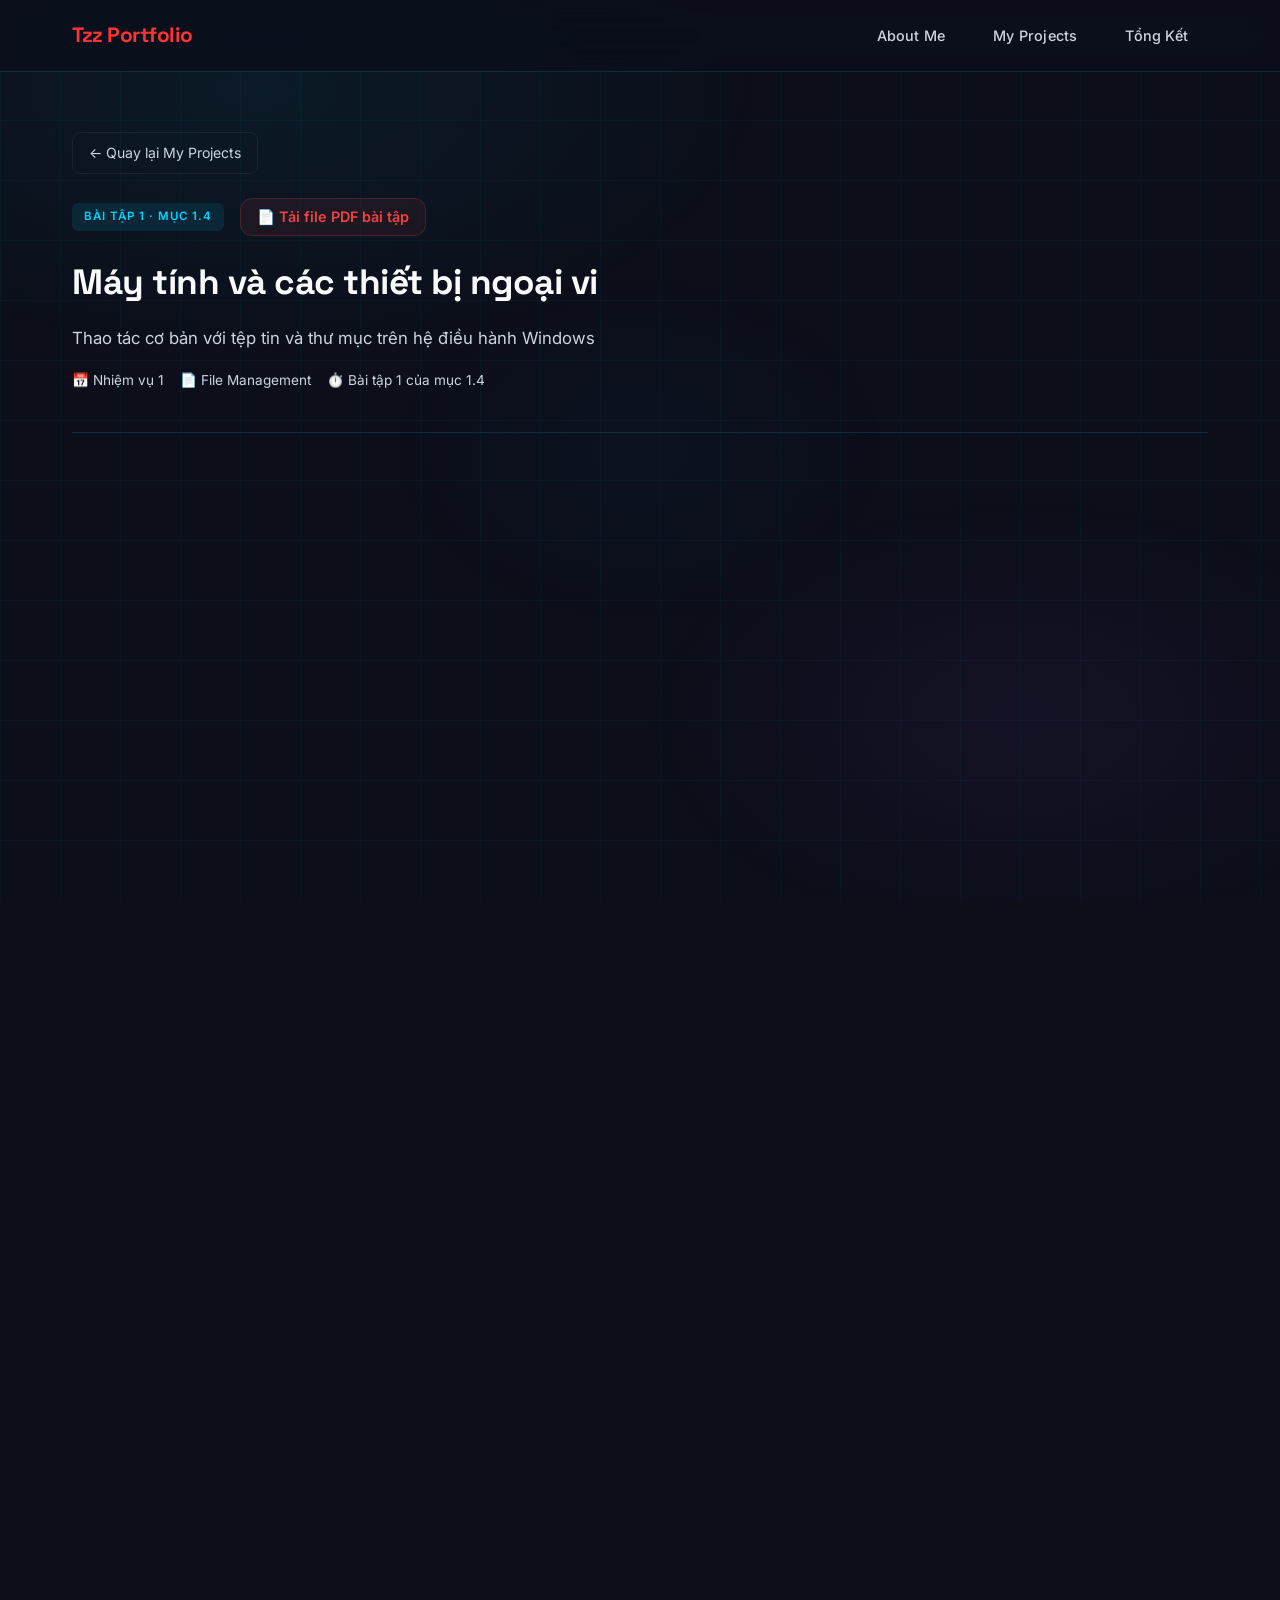
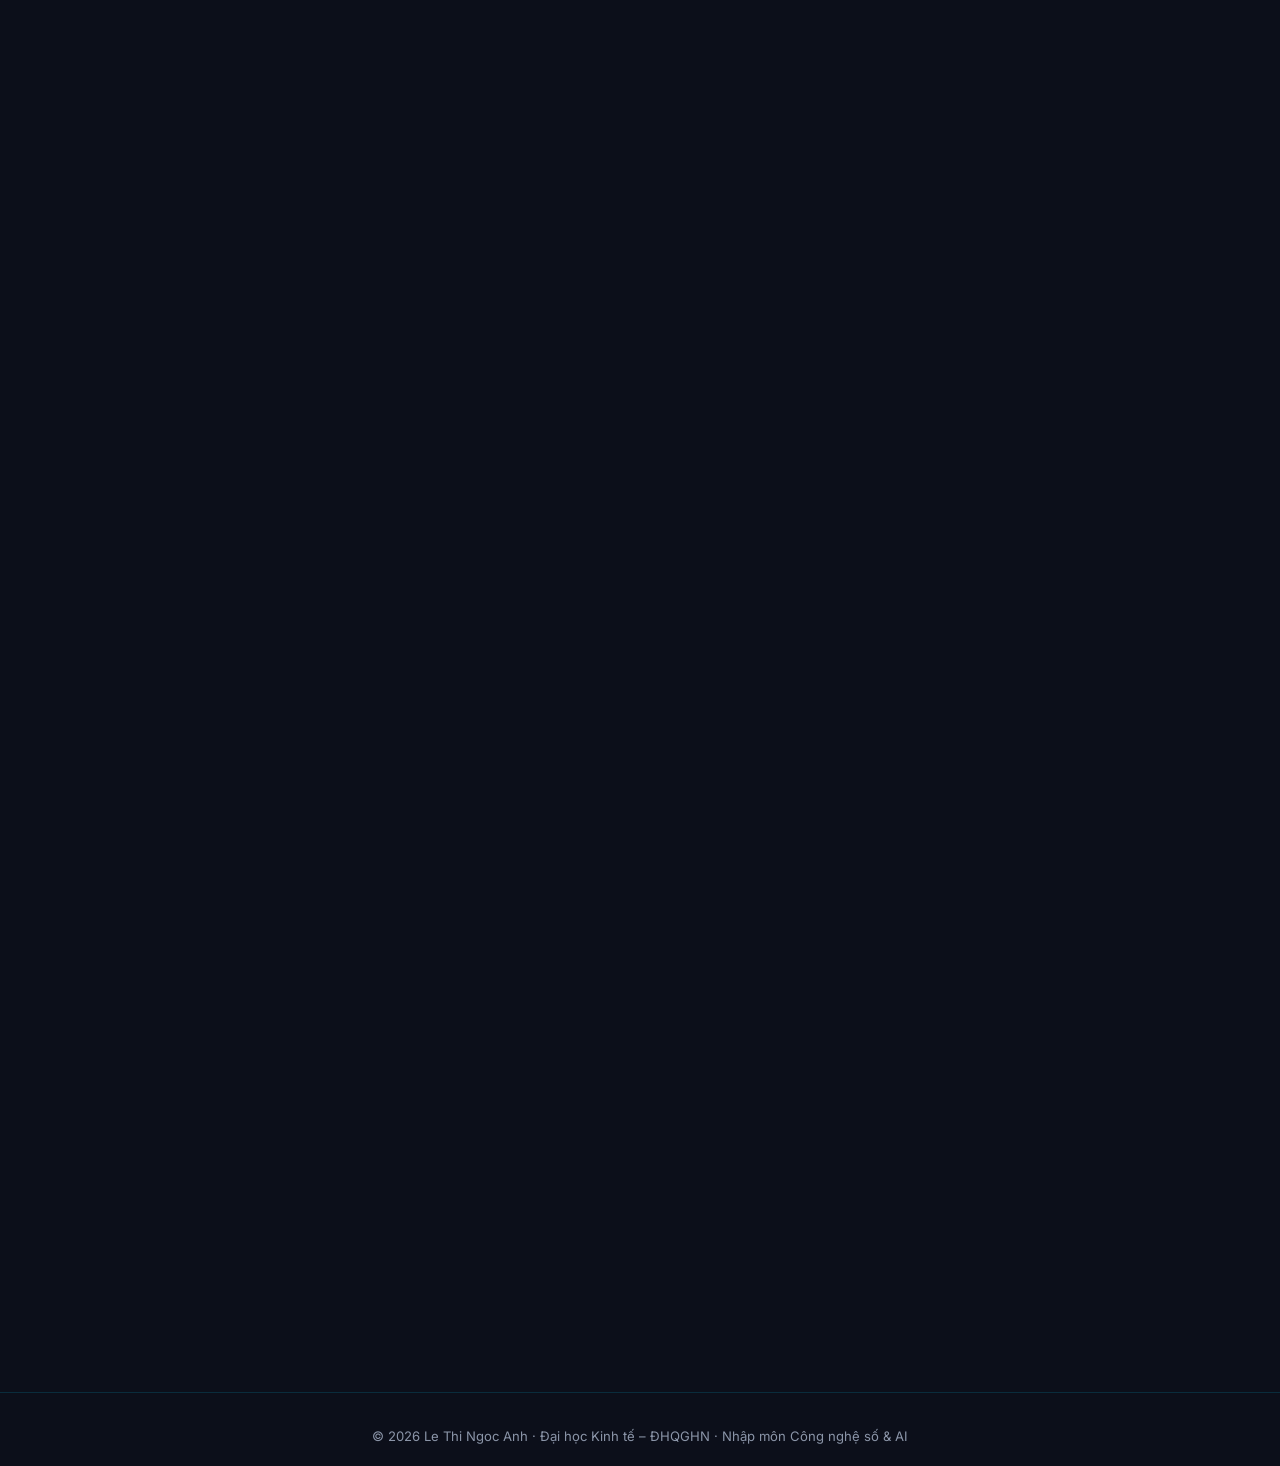
==== commit c9dc349d: "Remove theme toggle button from bai1.html Removed theme toggle button from navigation." ====
--- a/bai1.html
+++ b/bai1.html
@@ -36,7 +36,7 @@
                 <li><a class="nav-link" href="projects.html">My Projects</a></li>
                 <li><a class="nav-link" href="summary.html">Tổng Kết</a></li>
             </ul>
-            <button class="theme-toggle" id="themeToggle" onclick="toggleTheme()" aria-label="Dark / Light Mode" title="Dark / Light Mode">🌙</button>
+        
         </div>
     </nav>
 
@@ -49,7 +49,7 @@
                         <div style="display: flex; align-items: center; gap: 16px; margin-bottom: 16px;">
                             <span class="project-badge bt1" style="margin-bottom: 0;">Bài tập 1 · Mục 1.4</span>
 
-                            <a href="https://drive.google.com/file/d/1tBBHi8essaKFcVf90w_aA-NAhEYrJiNK/view?usp=sharing&v=202607" 
+                            <a href="https://drive.google.com/file/d/1tBBHi8essaKFcVf90w_aA-NAhEYrJiNK/view?usp=drive_link" 
                                target="_blank" 
                                class="detail-pdf-btn" 
                                style="padding: 6px 16px; font-size: 0.9rem;">
